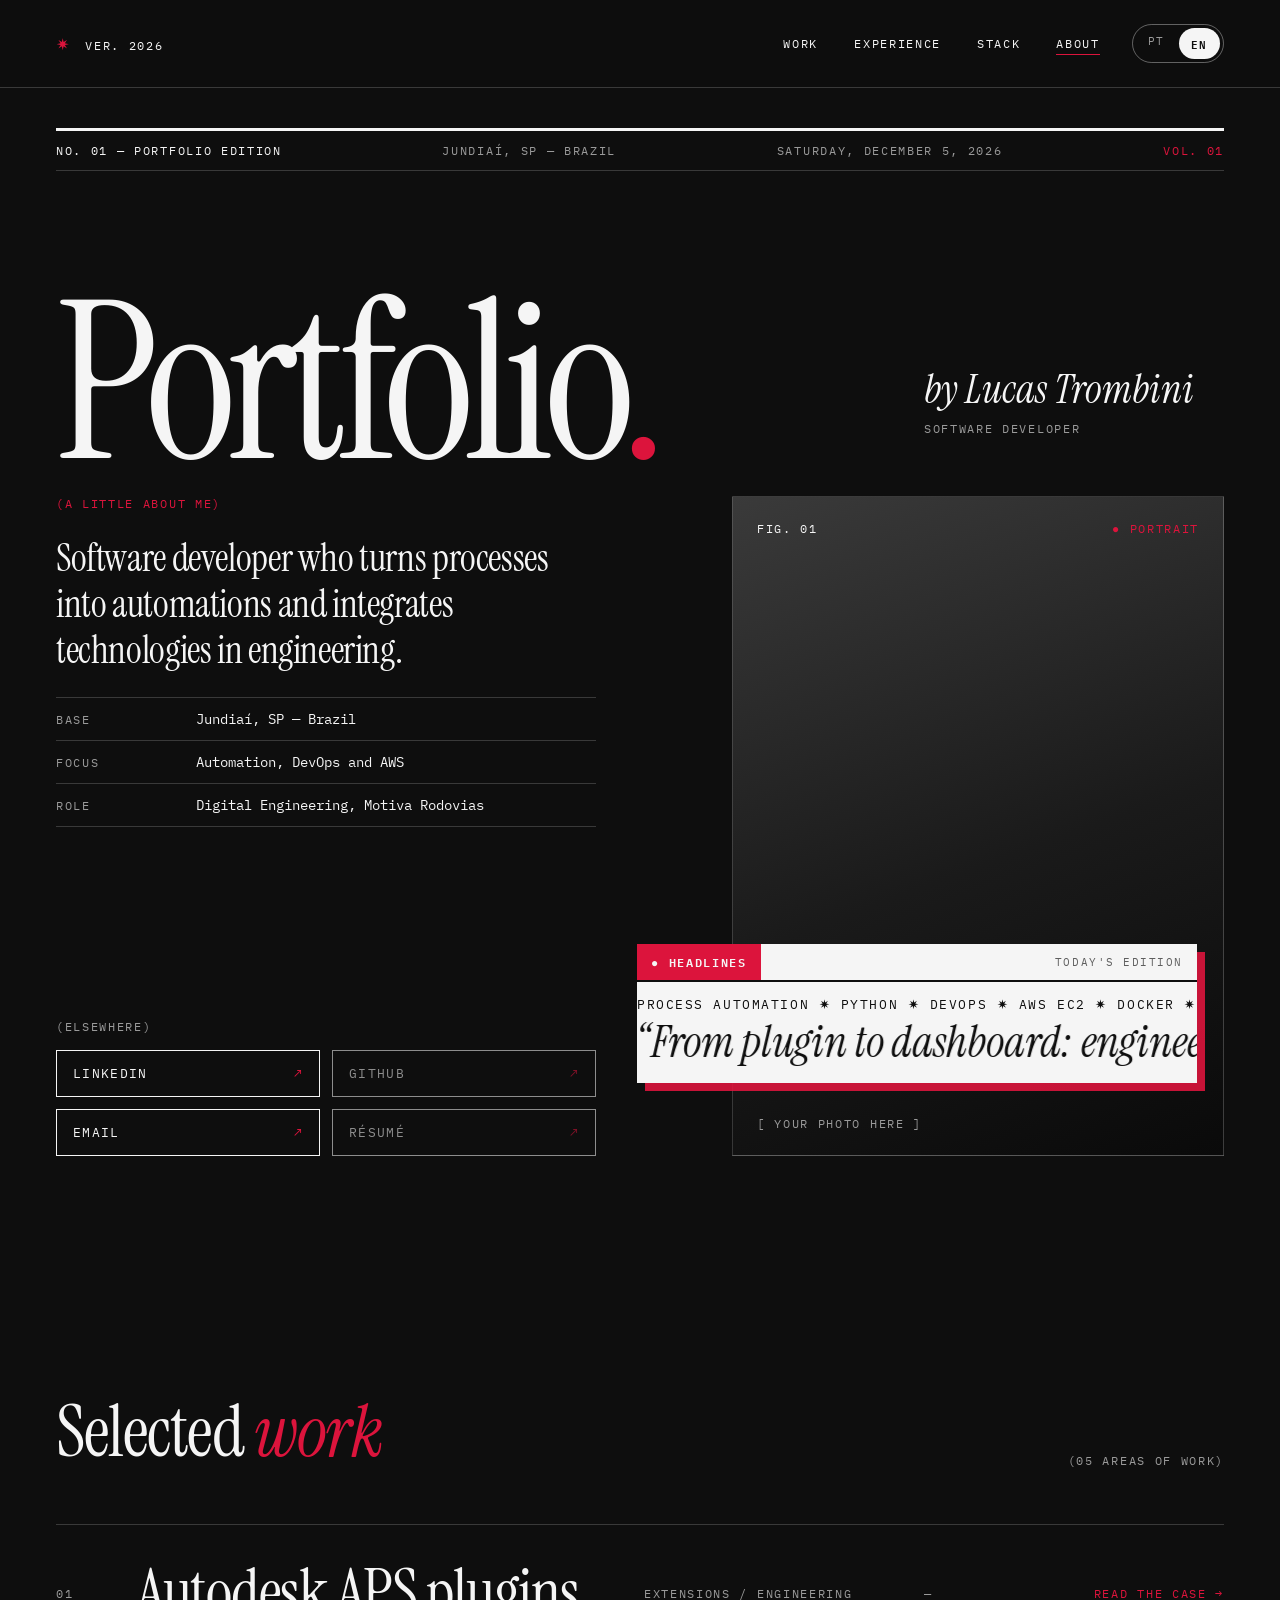
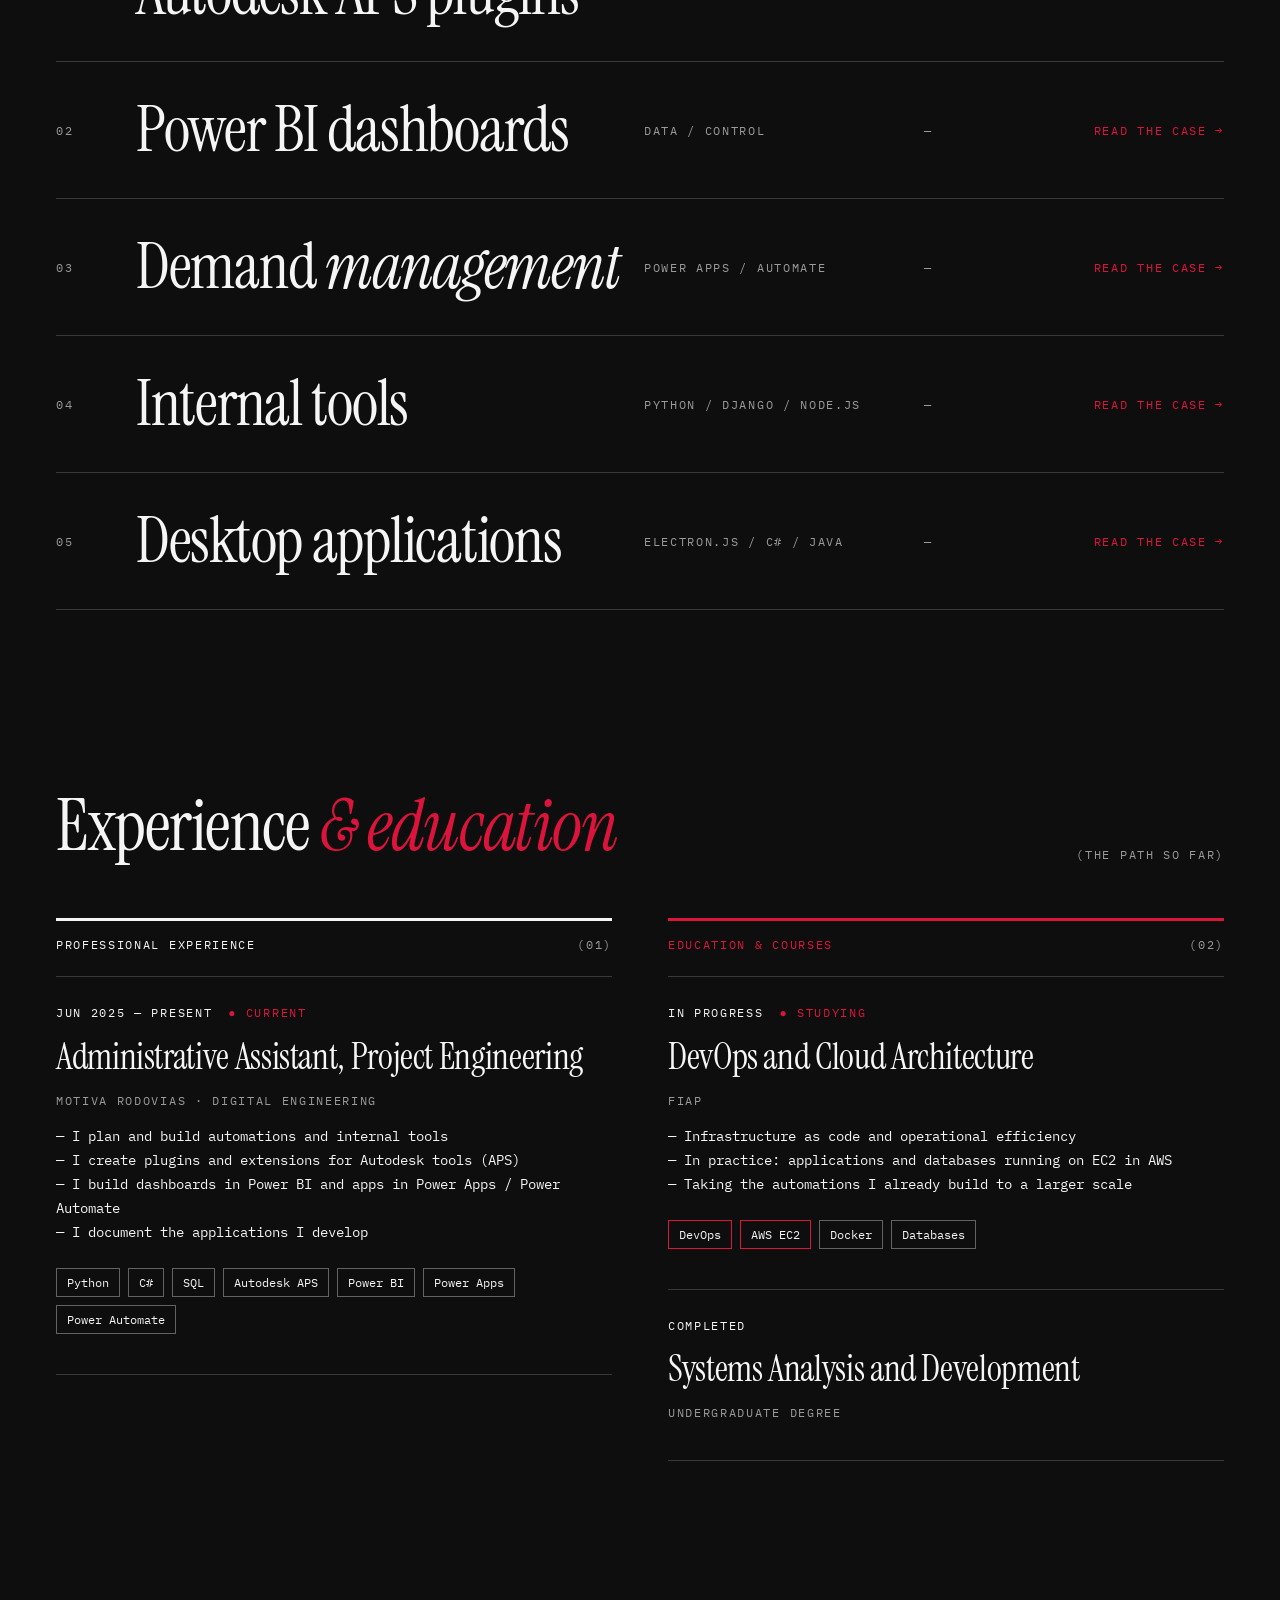
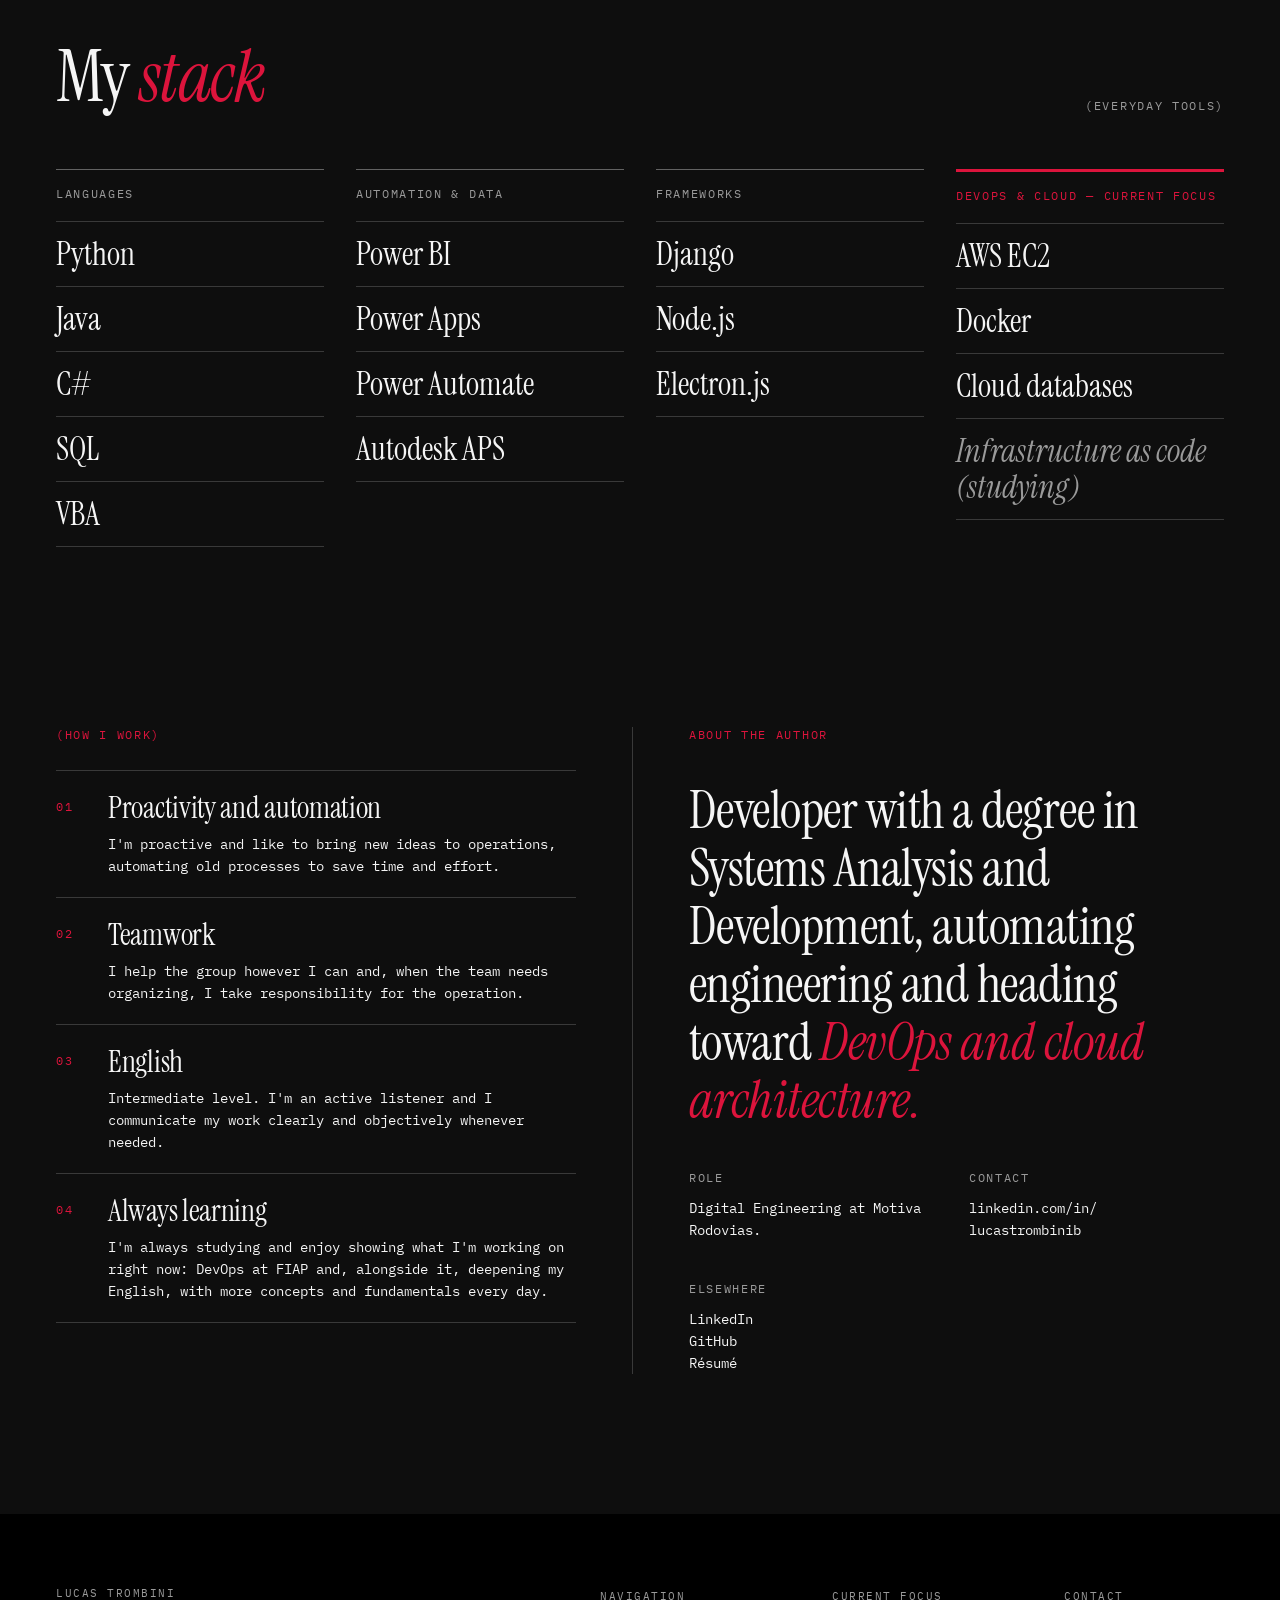
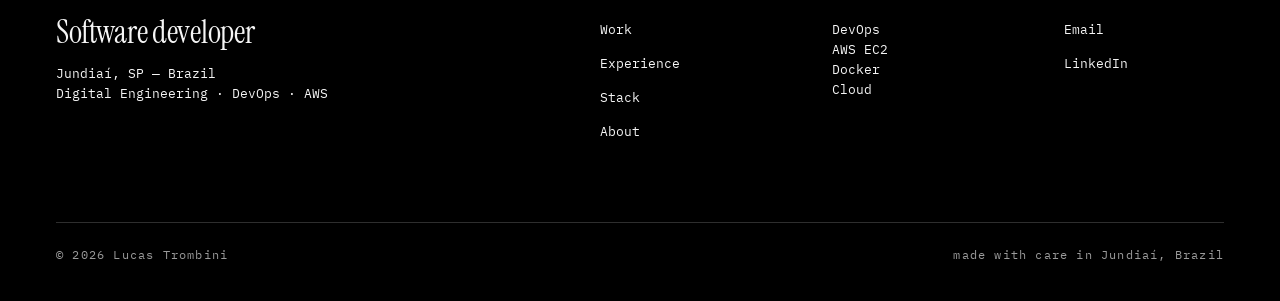
==== en/index.html @ c82ceaec "PortLusq_EN" ====
<!doctype html>
<html lang="en">
<head>
  <meta charset="utf-8">
  <meta name="viewport" content="width=device-width, initial-scale=1">
  <title>Lucas Trombini — Portfolio</title>
  <meta name="description" content="Portfolio of Lucas Trombini, software developer based in Jundiaí, Brazil. Automation, digital engineering, DevOps and AWS.">
  <link rel="alternate" hreflang="pt-BR" href="../index.html">
  <link rel="alternate" hreflang="en" href="index.html">
  <link rel="preconnect" href="https://fonts.googleapis.com">
  <link rel="preconnect" href="https://fonts.gstatic.com" crossorigin>
  <link href="https://fonts.googleapis.com/css2?family=IBM+Plex+Mono:wght@400;500;600&family=Instrument+Serif:ital@0;1&display=swap" rel="stylesheet">
  <link rel="stylesheet" href="../styles.css">
</head>
<body>
  <header class="header" id="top">
    <a class="logo" href="#top"><span class="accent">✷</span> ver. 2026</a>
    <div class="header-right">
      <nav class="nav" aria-label="Main">
        <a href="#work">Work</a>
        <a href="#experience">Experience</a>
        <a href="#stack">Stack</a>
        <a href="#about">About</a>
      </nav>
      <div class="lang-switch" role="group" aria-label="Idioma / Language">
        <a href="../index.html" hreflang="pt-BR" lang="pt-BR" title="Ler em português">PT</a>
        <span class="current" aria-current="true">EN</span>
      </div>
    </div>
  </header>

  <main>
    <!-- HERO -->
    <section class="hero">
      <div class="masthead reveal">
        <span class="strong">No. 01 — Portfolio edition</span>
        <span class="muted">Jundiaí, SP — Brazil</span>
        <span class="muted" id="data-hoje">Today's edition</span>
        <span class="accent">Vol. 01</span>
      </div>

      <div class="hero-title-row">
        <h1 class="hero-title reveal" style="--d:.05s">Portfolio<span class="accent">.</span></h1>
        <div class="title-aside reveal" style="--d:.2s">
          <span class="aside-name">by Lucas Trombini</span>
          <span class="label muted">Software developer</span>
        </div>
      </div>

      <div class="hero-body">
        <div class="hero-left">
          <div class="about-short reveal" style="--d:.1s">
            <span class="label accent">(A little about me)</span>
            <p class="lead">Software developer who turns processes into automations and integrates technologies in engineering.</p>
            <dl class="facts">
              <div><dt class="label muted">Base</dt><dd>Jundiaí, SP — Brazil</dd></div>
              <div><dt class="label muted">Focus</dt><dd>Automation, DevOps and AWS</dd></div>
              <div><dt class="label muted">Role</dt><dd>Digital Engineering, Motiva Rodovias</dd></div>
            </dl>
          </div>

          <div class="socials reveal" style="--d:.2s">
            <span class="label muted">(Elsewhere)</span>
            <div class="social-grid">
              <a class="social" href="https://www.linkedin.com/in/lucastrombinib" target="_blank" rel="noopener">LinkedIn <span class="accent">↗</span></a>
              <a class="social" href="#" aria-disabled="true">GitHub <span class="accent">↗</span></a>
              <a class="social" href="mailto:Lucas.trombini@outlook.com">Email <span class="accent">↗</span></a>
              <a class="social" href="#" aria-disabled="true">Résumé <span class="accent">↗</span></a>
            </div>
          </div>
        </div>

        <figure class="hero-photo reveal" style="--d:.15s">
          <div class="photo-top">
            <span class="label strong">Fig. 01</span>
            <span class="label accent">● Portrait</span>
          </div>
          <span class="label muted photo-hint">[ Your photo here ]</span>

          <div class="ticker-card">
            <div class="ticker-head">
              <span class="ticker-tag">● Headlines</span>
              <span class="ticker-edition">Today's edition</span>
            </div>
            <div class="ticker-line mono-line" aria-hidden="true">
              <div class="ticker-track">
                <span>Process automation ✷ Python ✷ DevOps ✷ AWS EC2 ✷ Docker ✷ Autodesk APS ✷ Power BI ✷&nbsp;</span>
                <span>Process automation ✷ Python ✷ DevOps ✷ AWS EC2 ✷ Docker ✷ Autodesk APS ✷ Power BI ✷&nbsp;</span>
              </div>
            </div>
            <div class="ticker-line serif-line">
              <div class="ticker-track slow">
                <span>“From plugin to dashboard: engineering automations, heading toward DevOps and cloud” —&nbsp;</span>
                <span aria-hidden="true">“From plugin to dashboard: engineering automations, heading toward DevOps and cloud” —&nbsp;</span>
              </div>
            </div>
          </div>
        </figure>
      </div>
    </section>

    <!-- WORK -->
    <section class="section" id="work">
      <div class="section-head reveal">
        <h2 class="section-title">Selected <em class="accent">work</em></h2>
        <span class="label muted">(05 areas of work)</span>
      </div>
      <ol class="works">
        <li class="work reveal"><span class="idx label muted">01</span><span class="work-name">Autodesk APS plugins</span><span class="label muted kind">Extensions / Engineering</span><span class="label muted year">—</span><span class="label accent go">Read the case →</span></li>
        <li class="work reveal"><span class="idx label muted">02</span><span class="work-name">Power BI dashboards</span><span class="label muted kind">Data / Control</span><span class="label muted year">—</span><span class="label accent go">Read the case →</span></li>
        <li class="work reveal"><span class="idx label muted">03</span><span class="work-name">Demand <em>management</em></span><span class="label muted kind">Power Apps / Automate</span><span class="label muted year">—</span><span class="label accent go">Read the case →</span></li>
        <li class="work reveal"><span class="idx label muted">04</span><span class="work-name">Internal tools</span><span class="label muted kind">Python / Django / Node.js</span><span class="label muted year">—</span><span class="label accent go">Read the case →</span></li>
        <li class="work reveal"><span class="idx label muted">05</span><span class="work-name">Desktop applications</span><span class="label muted kind">Electron.js / C# / Java</span><span class="label muted year">—</span><span class="label accent go">Read the case →</span></li>
      </ol>
    </section>

    <!-- EXPERIENCE AND EDUCATION -->
    <section class="section" id="experience">
      <div class="section-head reveal">
        <h2 class="section-title">Experience <em class="accent">&amp; education</em></h2>
        <span class="label muted">(the path so far)</span>
      </div>
      <div class="two-cols">
        <div class="col col-white reveal">
          <div class="col-head"><span class="label strong">Professional experience</span><span class="label muted">(01)</span></div>
          <article class="entry">
            <div class="entry-meta"><span class="label strong">Jun 2025 — Present</span><span class="label accent">● Current</span></div>
            <h3 class="entry-title">Administrative Assistant, Project Engineering</h3>
            <span class="label muted">Motiva Rodovias · Digital Engineering</span>
            <ul class="bullets">
              <li>I plan and build automations and internal tools</li>
              <li>I create plugins and extensions for Autodesk tools (APS)</li>
              <li>I build dashboards in Power BI and apps in Power Apps / Power Automate</li>
              <li>I document the applications I develop</li>
            </ul>
            <div class="tags">
              <span class="tag">Python</span><span class="tag">C#</span><span class="tag">SQL</span><span class="tag">Autodesk APS</span>
              <span class="tag">Power BI</span><span class="tag">Power Apps</span><span class="tag">Power Automate</span>
            </div>
          </article>
        </div>

        <div class="col col-red reveal" style="--d:.12s">
          <div class="col-head"><span class="label accent">Education &amp; courses</span><span class="label muted">(02)</span></div>
          <article class="entry">
            <div class="entry-meta"><span class="label strong">In progress</span><span class="label accent">● Studying</span></div>
            <h3 class="entry-title">DevOps and Cloud Architecture</h3>
            <span class="label muted">FIAP</span>
            <ul class="bullets">
              <li>Infrastructure as code and operational efficiency</li>
              <li>In practice: applications and databases running on EC2 in AWS</li>
              <li>Taking the automations I already build to a larger scale</li>
            </ul>
            <div class="tags">
              <span class="tag hot">DevOps</span><span class="tag hot">AWS EC2</span><span class="tag">Docker</span><span class="tag">Databases</span>
            </div>
          </article>
          <article class="entry">
            <div class="entry-meta"><span class="label strong">Completed</span></div>
            <h3 class="entry-title">Systems Analysis and Development</h3>
            <span class="label muted">Undergraduate degree</span>
          </article>
        </div>
      </div>
    </section>

    <!-- STACK -->
    <section class="section" id="stack">
      <div class="section-head reveal">
        <h2 class="section-title">My <em class="accent">stack</em></h2>
        <span class="label muted">(everyday tools)</span>
      </div>
      <div class="stack-grid">
        <div class="stack-group reveal">
          <span class="label muted group-title">Languages</span>
          <ul><li>Python</li><li>Java</li><li>C#</li><li>SQL</li><li>VBA</li></ul>
        </div>
        <div class="stack-group reveal" style="--d:.08s">
          <span class="label muted group-title">Automation &amp; data</span>
          <ul><li>Power BI</li><li>Power Apps</li><li>Power Automate</li><li>Autodesk APS</li></ul>
        </div>
        <div class="stack-group reveal" style="--d:.16s">
          <span class="label muted group-title">Frameworks</span>
          <ul><li>Django</li><li>Node.js</li><li>Electron.js</li></ul>
        </div>
        <div class="stack-group focus reveal" style="--d:.24s">
          <span class="label accent group-title">DevOps &amp; Cloud — current focus</span>
          <ul><li>AWS EC2</li><li>Docker</li><li>Cloud databases</li><li class="studying"><em>Infrastructure as code (studying)</em></li></ul>
        </div>
      </div>
    </section>

    <!-- ABOUT -->
    <section class="section about" id="about">
      <div class="letter reveal">
        <span class="label accent">(How I work)</span>
        <ol class="principles">
          <li><span class="label accent num">01</span><div><h3>Proactivity and automation</h3><p>I'm proactive and like to bring new ideas to operations, automating old processes to save time and effort.</p></div></li>
          <li><span class="label accent num">02</span><div><h3>Teamwork</h3><p>I help the group however I can and, when the team needs organizing, I take responsibility for the operation.</p></div></li>
          <li><span class="label accent num">03</span><div><h3>English</h3><p>Intermediate level. I'm an active listener and I communicate my work clearly and objectively whenever needed.</p></div></li>
          <li><span class="label accent num">04</span><div><h3>Always learning</h3><p>I'm always studying and enjoy showing what I'm working on right now: DevOps at FIAP and, alongside it, deepening my English, with more concepts and fundamentals every day.</p></div></li>
        </ol>
      </div>
      <div class="author reveal" style="--d:.12s">
        <span class="label accent">About the author</span>
        <p class="author-lead">Developer with a degree in Systems Analysis and Development, automating engineering and heading toward <em class="accent">DevOps and cloud architecture.</em></p>
        <div class="author-meta">
          <div><span class="label muted">Role</span><p>Digital Engineering at Motiva Rodovias.</p></div>
          <div><span class="label muted">Contact</span><p><a href="https://www.linkedin.com/in/lucastrombinib" target="_blank" rel="noopener">linkedin.com/in/<br>lucastrombinib</a></p></div>
          <div><span class="label muted">Elsewhere</span><p>LinkedIn<br>GitHub<br>Résumé</p></div>
        </div>
      </div>
    </section>
  </main>

  <footer class="footer">
    <div class="footer-top">
      <div class="footer-id reveal">
        <span class="label muted">Lucas Trombini</span>
        <p class="footer-role">Software developer</p>
        <p class="footer-info">Jundiaí, SP — Brazil<br>Digital Engineering · DevOps · AWS</p>
      </div>
      <div class="footer-cols reveal" style="--d:.1s">
        <div><span class="label muted">Navigation</span><a href="#work">Work</a><a href="#experience">Experience</a><a href="#stack">Stack</a><a href="#about">About</a></div>
        <div><span class="label muted">Current focus</span><p>DevOps<br>AWS EC2<br>Docker<br>Cloud</p></div>
        <div><span class="label muted">Contact</span><a href="mailto:Lucas.trombini@outlook.com">Email</a><a href="https://www.linkedin.com/in/lucastrombinib" target="_blank" rel="noopener">LinkedIn</a></div>
      </div>
    </div>
    <div class="footer-bottom">
      <span>© <span id="ano">2026</span> Lucas Trombini</span>
      <span>made with care in Jundiaí, Brazil</span>
    </div>
  </footer>

  <script src="../script.js"></script>
</body>
</html>
---- styles.css ----
/* ===== Tokens ===== */
:root {
  --bg: #0e0e0e;
  --bg-deep: #000000;
  --paper: #f5f5f5;
  --muted: #9a9a9a;
  --accent: #dc143c; /* carmim */
  --line: rgba(255, 255, 255, 0.18);
  --line-strong: rgba(255, 255, 255, 0.35);
  --serif: "Instrument Serif", Georgia, serif;
  --mono: "IBM Plex Mono", ui-monospace, Menlo, Consolas, monospace;
  --gutter: 56px;
}

* { box-sizing: border-box; margin: 0; padding: 0; }
html { scroll-behavior: smooth; scroll-padding-top: 72px; }
body {
  background: var(--bg);
  color: var(--paper);
  font-family: var(--mono);
  -webkit-font-smoothing: antialiased;
  overflow-x: hidden;
}
a { color: inherit; text-decoration: none; }
ul, ol { list-style: none; }
em { font-family: var(--serif); font-style: italic; }

.accent { color: var(--accent); }
.muted { color: var(--muted); }
.strong { color: var(--paper); }
.label {
  font-family: var(--mono);
  font-size: 12px;
  letter-spacing: 0.14em;
  text-transform: uppercase;
}

/* ===== Header ===== */
.header {
  position: sticky; top: 0; z-index: 50;
  display: flex; justify-content: space-between; align-items: center;
  padding: 24px var(--gutter);
  background: rgba(14, 14, 14, 0.88);
  backdrop-filter: blur(8px);
  border-bottom: 1px solid var(--line);
}
.logo, .nav a { font-size: 12px; letter-spacing: 0.14em; text-transform: uppercase; }
.logo .accent { font-size: 16px; margin-right: 6px; display: inline-block; transition: transform .6s; }
.logo:hover .accent { transform: rotate(180deg); }
.header-right { display: flex; align-items: center; gap: 32px; }
.nav { display: flex; gap: 36px; }

/* Botão de idioma em pílula */
.lang-switch {
  display: inline-flex; padding: 3px; gap: 2px;
  border: 1px solid var(--line-strong); border-radius: 999px;
  font-size: 11px; letter-spacing: 0.14em; text-transform: uppercase;
}
.lang-switch a, .lang-switch span {
  min-width: 40px; padding: 6px 12px; border-radius: 999px; text-align: center;
  transition: background .25s, color .25s;
}
.lang-switch a { color: var(--muted); }
.lang-switch a:hover { color: var(--paper); background: rgba(255, 255, 255, 0.1); }
.lang-switch .current { background: var(--paper); color: var(--bg); font-weight: 600; }
.nav a { position: relative; padding: 4px 0; }
.nav a::after {
  content: ""; position: absolute; left: 0; bottom: 0; height: 1px; width: 100%;
  background: var(--accent); transform: scaleX(0); transform-origin: left; transition: transform .3s;
}
.nav a:hover::after, .nav a.active::after { transform: scaleX(1); }

/* ===== Hero ===== */
.hero { padding: 40px var(--gutter) 120px; display: flex; flex-direction: column; gap: 48px; }
.masthead {
  display: flex; justify-content: space-between; gap: 16px; flex-wrap: wrap;
  padding: 12px 0; border-top: 3px solid var(--paper); border-bottom: 1px solid var(--line);
  font-size: 12px; letter-spacing: 0.14em; text-transform: uppercase;
}
.hero-title-row { display: flex; justify-content: space-between; align-items: flex-end; gap: 32px; flex-wrap: wrap; }
.hero-title {
  font-family: var(--serif); font-weight: 400;
  font-size: clamp(96px, 17.2vw, 248px); line-height: 0.95; letter-spacing: -0.04em; padding-bottom: 20px;
}
.title-aside { display: flex; flex-direction: column; gap: 10px; width: 300px; padding-bottom: 12px; }
.aside-name { font-family: var(--serif); font-style: italic; font-size: 40px; line-height: 44px; }

.hero-body { display: flex; gap: 56px; align-items: stretch; }
.hero-left { display: flex; flex-direction: column; justify-content: space-between; gap: 48px; width: 620px; flex-shrink: 0; min-height: 660px; }
.about-short { display: flex; flex-direction: column; gap: 24px; max-width: 540px; }
.lead { font-family: var(--serif); font-size: 38px; line-height: 46px; letter-spacing: -0.01em; }
.facts > div { display: flex; padding: 12px 0; border-top: 1px solid var(--line); }
.facts > div:last-child { border-bottom: 1px solid var(--line); }
.facts dt { width: 140px; flex-shrink: 0; align-self: center; }
.facts dd { font-size: 14px; }

.socials { display: flex; flex-direction: column; gap: 16px; max-width: 540px; }
.social-grid { display: grid; grid-template-columns: 1fr 1fr; gap: 12px; }
.social {
  display: flex; justify-content: space-between; align-items: center;
  padding: 14px 16px; border: 1px solid var(--paper);
  font-size: 13px; letter-spacing: 0.1em; text-transform: uppercase;
  transition: background .25s, color .25s, transform .25s;
}
.social .accent { transition: color .25s, transform .25s; }
.social:hover { background: var(--paper); color: var(--bg); transform: translateY(-2px); }
.social:hover .accent { transform: translate(3px, -3px); }
.social[aria-disabled="true"] { opacity: .55; cursor: default; pointer-events: none; }

.hero-photo {
  position: relative; flex: 1; min-height: 660px; padding: 24px;
  display: flex; flex-direction: column; justify-content: space-between;
  background: linear-gradient(160deg, #3a3a3a 0%, #1a1a1a 55%, #0a0a0a 100%);
  border: 1px solid var(--line);
  overflow: visible;
}
.photo-top { display: flex; justify-content: space-between; }
.photo-hint { align-self: flex-start; }

.ticker-card {
  position: absolute; left: -96px; bottom: 72px; width: 560px; max-width: calc(100% + 96px);
  background: var(--paper); color: #0e0e0e; overflow: hidden;
  box-shadow: 8px 8px 0 rgba(220, 20, 60, 0.9);
}
.ticker-head { display: flex; justify-content: space-between; align-items: center; border-bottom: 2px solid #0e0e0e; }
.ticker-tag { padding: 8px 14px; background: var(--accent); color: var(--paper); font-size: 12px; font-weight: 600; letter-spacing: 0.14em; text-transform: uppercase; }
.ticker-edition { padding: 0 14px; font-size: 11px; letter-spacing: 0.14em; text-transform: uppercase; color: #5e5e5e; }
.ticker-line { overflow: hidden; white-space: nowrap; }
.mono-line { padding: 14px 0 4px; font-size: 13px; letter-spacing: 0.12em; text-transform: uppercase; }
.serif-line { padding: 0 0 16px; font-family: var(--serif); font-style: italic; font-size: 44px; line-height: 50px; }
.ticker-track { display: inline-flex; animation: marquee 28s linear infinite; will-change: transform; }
.ticker-track.slow { animation-duration: 40s; animation-direction: reverse; }
.ticker-card:hover .ticker-track { animation-play-state: paused; }
@keyframes marquee { to { transform: translateX(-50%); } }

/* ===== Sections ===== */
.section { padding: 120px var(--gutter) 40px; }
.section + .section { padding-top: 140px; }
.section-head { display: flex; justify-content: space-between; align-items: flex-end; gap: 24px; margin-bottom: 56px; flex-wrap: wrap; }
.section-title { font-family: var(--serif); font-weight: 400; font-size: 72px; line-height: 72px; letter-spacing: -0.02em; }

/* Works */
.work {
  display: flex; align-items: center; padding: 36px 0; border-top: 1px solid var(--line);
  position: relative; transition: padding-left .35s, background .35s;
}
.work:last-child { border-bottom: 1px solid var(--line); }
.work .idx { width: 80px; flex-shrink: 0; }
.work-name { flex: 1; font-family: var(--serif); font-size: 64px; line-height: 64px; letter-spacing: -0.02em; transition: color .3s, transform .35s; }
.work .kind { width: 280px; flex-shrink: 0; }
.work .year { width: 100px; flex-shrink: 0; }
.work .go { width: 200px; flex-shrink: 0; text-align: right; transition: transform .3s; }
.work:hover { background: linear-gradient(90deg, rgba(220, 20, 60, 0.1), transparent 70%); padding-left: 16px; }
.work:hover .work-name { color: var(--paper); transform: translateX(8px); }
.work:hover .go { transform: translateX(-8px); }

/* Experience */
.two-cols { display: flex; gap: 56px; align-items: flex-start; }
.col { flex: 1 1 0; min-width: 0; }
.col-white { border-top: 3px solid var(--paper); }
.col-red { border-top: 3px solid var(--accent); }
.col-head { display: flex; justify-content: space-between; padding: 16px 0 24px; }
.entry { display: flex; flex-direction: column; gap: 16px; padding: 28px 0 40px; border-top: 1px solid var(--line); }
.col .entry:last-child { border-bottom: 1px solid var(--line); }
.entry-meta { display: flex; gap: 16px; }
.entry-title { font-family: var(--serif); font-weight: 400; font-size: 36px; line-height: 40px; letter-spacing: -0.01em; }
.bullets { font-size: 14px; line-height: 24px; }
.bullets li::before { content: "— "; }
.tags { display: flex; flex-wrap: wrap; gap: 8px; padding-top: 8px; }
.tag { padding: 6px 10px; border: 1px solid var(--line-strong); font-size: 12px; transition: background .25s, color .25s, border-color .25s; }
.tag.hot { border-color: var(--accent); }
.tag:hover { background: var(--paper); color: var(--bg); border-color: var(--paper); }

/* Stack */
.stack-grid { display: grid; grid-template-columns: repeat(4, 1fr); gap: 32px; align-items: start; }
.stack-group { border-top: 1px solid var(--line-strong); }
.stack-group.focus { border-top: 3px solid var(--accent); }
.group-title { display: block; padding: 16px 0 20px; }
.stack-group li {
  padding: 14px 0; border-top: 1px solid var(--line);
  font-family: var(--serif); font-size: 32px; line-height: 36px;
  transition: padding-left .3s, color .3s;
}
.stack-group li:last-child { border-bottom: 1px solid var(--line); }
.stack-group li:hover { padding-left: 12px; color: var(--accent); }
.stack-group li.studying { color: var(--muted); }

/* About */
.about { display: flex; gap: 56px; padding-bottom: 140px; }
.letter { display: flex; flex-direction: column; gap: 28px; width: 520px; flex-shrink: 0; }
.principles li { display: flex; gap: 20px; padding: 20px 0; border-top: 1px solid var(--line); transition: padding-left .3s; }
.principles li:last-child { border-bottom: 1px solid var(--line); }
.principles li:hover { padding-left: 8px; }
.principles .num { width: 32px; flex-shrink: 0; padding-top: 8px; }
.principles h3 { font-family: var(--serif); font-weight: 400; font-size: 30px; line-height: 34px; letter-spacing: -0.01em; margin-bottom: 8px; }
.principles p { font-size: 14px; line-height: 22px; }
.author { display: flex; flex-direction: column; gap: 40px; flex: 1; padding-left: 56px; border-left: 1px solid var(--line); }
.author-lead { font-family: var(--serif); font-size: 52px; line-height: 58px; letter-spacing: -0.01em; max-width: 696px; }
.author-meta { display: flex; gap: 40px; flex-wrap: wrap; }
.author-meta > div { display: flex; flex-direction: column; gap: 12px; min-width: 160px; max-width: 240px; }
.author-meta p { font-size: 14px; line-height: 22px; }
.author-meta a:hover { color: var(--accent); }

/* Footer */
.footer { background: var(--bg-deep); padding: 72px var(--gutter) 40px; display: flex; flex-direction: column; gap: 80px; }
.footer-top { display: flex; justify-content: space-between; gap: 48px; flex-wrap: wrap; }
.footer-id { display: flex; flex-direction: column; gap: 14px; width: 360px; max-width: 100%; }
.footer-id .label { font-size: 11px; }
.footer-role { font-family: var(--serif); font-size: 32px; line-height: 36px; letter-spacing: -0.01em; }
.footer-info { font-size: 13px; line-height: 20px; }
.footer-cols { display: flex; gap: 72px; flex-wrap: wrap; }
.footer-cols > div { display: flex; flex-direction: column; gap: 14px; min-width: 160px; font-size: 13px; line-height: 20px; }
.footer-cols .label { font-size: 11px; }
.footer-cols a { transition: color .25s; }
.footer-cols a:hover { color: var(--accent); }
.footer-bottom { display: flex; justify-content: space-between; gap: 16px; flex-wrap: wrap; padding-top: 24px; border-top: 1px solid var(--line); font-size: 12px; letter-spacing: 0.1em; color: var(--muted); }

/* ===== Scroll reveal ===== */
.js .reveal {
  opacity: 0; transform: translateY(32px);
  transition: opacity .8s cubic-bezier(.2,.7,.2,1) var(--d, 0s), transform .8s cubic-bezier(.2,.7,.2,1) var(--d, 0s);
}
.js .reveal.in { opacity: 1; transform: none; }
.js .hero-title.reveal { transform: translateY(60px); transition-duration: 1.1s; }
.js .work.reveal:nth-child(2) { --d: .06s; }
.js .work.reveal:nth-child(3) { --d: .12s; }
.js .work.reveal:nth-child(4) { --d: .18s; }
.js .work.reveal:nth-child(5) { --d: .24s; }
/* a linha das colunas "desenha" ao entrar */
.js .col.reveal { border-top-color: transparent; }
.js .col.reveal.in { border-top-color: inherit; }
.js .col-white.reveal.in { border-top-color: var(--paper); }
.js .col-red.reveal.in { border-top-color: var(--accent); }

@media (prefers-reduced-motion: reduce) {
  html { scroll-behavior: auto; }
  .js .reveal { opacity: 1; transform: none; transition: none; }
  .ticker-track { animation: none; }
}

/* ===== Responsivo ===== */
@media (max-width: 1100px) {
  :root { --gutter: 32px; }
  .hero-body { flex-direction: column; }
  .hero-left { width: 100%; min-height: 0; }
  .hero-photo { min-height: 520px; }
  .ticker-card { left: 16px; max-width: calc(100% - 32px); }
  .two-cols { flex-direction: column; gap: 48px; }
  .col { width: 100%; }
  .stack-grid { grid-template-columns: repeat(2, 1fr); }
  .about { flex-direction: column; }
  .letter { width: 100%; }
  .author { padding-left: 0; border-left: 0; border-top: 1px solid var(--line); padding-top: 40px; }
  .author-lead { font-size: 40px; line-height: 46px; }
  .work-name { font-size: 48px; line-height: 52px; }
  .work .kind { width: 200px; }
}
@media (max-width: 700px) {
  :root { --gutter: 20px; }
  .header { padding: 18px var(--gutter); }
  .header-right { width: 100%; justify-content: space-between; gap: 12px; }
  .nav { gap: 12px; }
  .nav a { font-size: 10px; letter-spacing: 0.08em; }
  .lang-switch { font-size: 10px; }
  .lang-switch a, .lang-switch span { min-width: 32px; padding: 5px 8px; }
  .logo { display: none; }
  .hero { padding-bottom: 80px; }
  .masthead span:nth-child(2) { display: none; }
  .title-aside { width: 100%; }
  .lead { font-size: 30px; line-height: 38px; }
  .social-grid { grid-template-columns: 1fr; }
  .hero-photo { min-height: 420px; }
  .serif-line { font-size: 32px; line-height: 38px; }
  .section { padding-top: 80px; }
  .section + .section { padding-top: 90px; }
  .section-title { font-size: 48px; line-height: 50px; }
  .work { flex-wrap: wrap; row-gap: 8px; }
  .work .idx { width: 40px; }
  .work-name { font-size: 36px; line-height: 40px; flex-basis: calc(100% - 40px); }
  .work .kind, .work .year { display: none; }
  .work .go { width: auto; margin-left: 40px; text-align: left; }
  .entry-title { font-size: 30px; line-height: 34px; }
  .stack-grid { grid-template-columns: 1fr; }
  .author-lead { font-size: 32px; line-height: 38px; }
  .footer-cols { gap: 40px; }
}
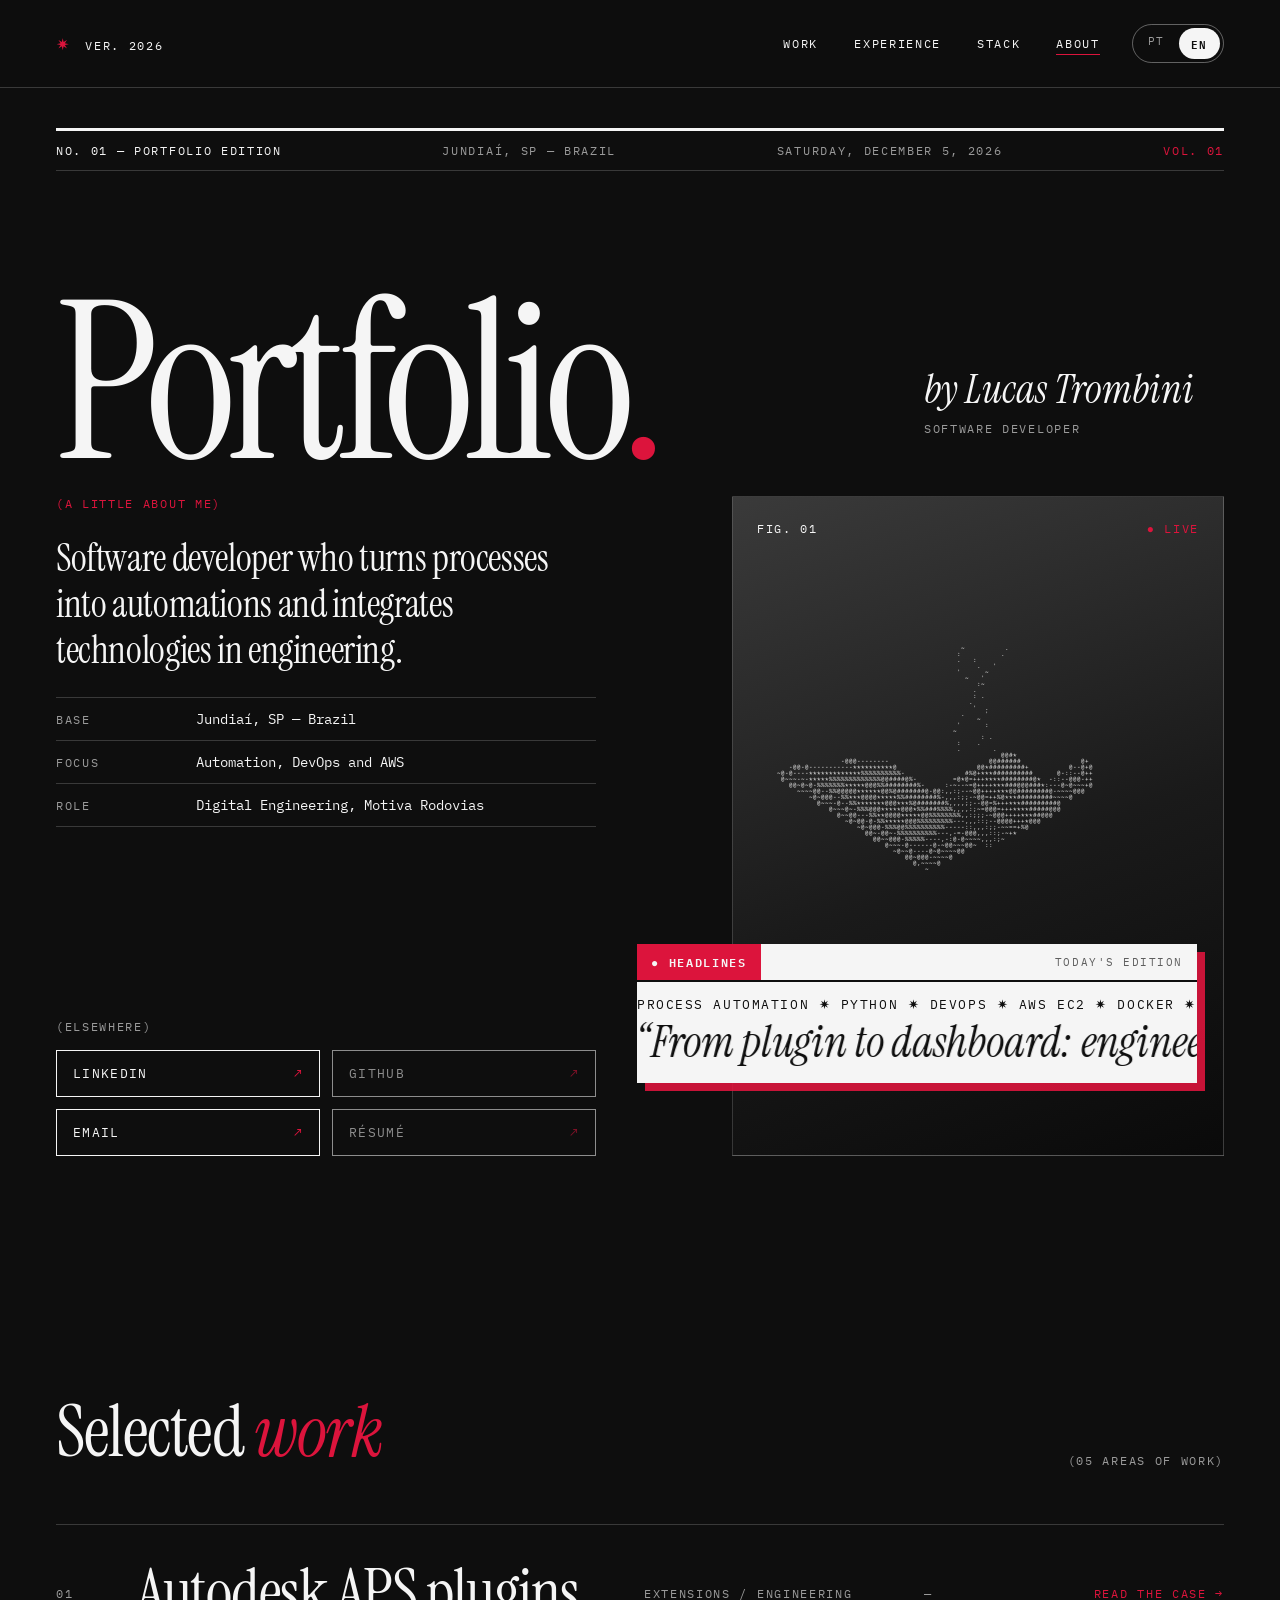
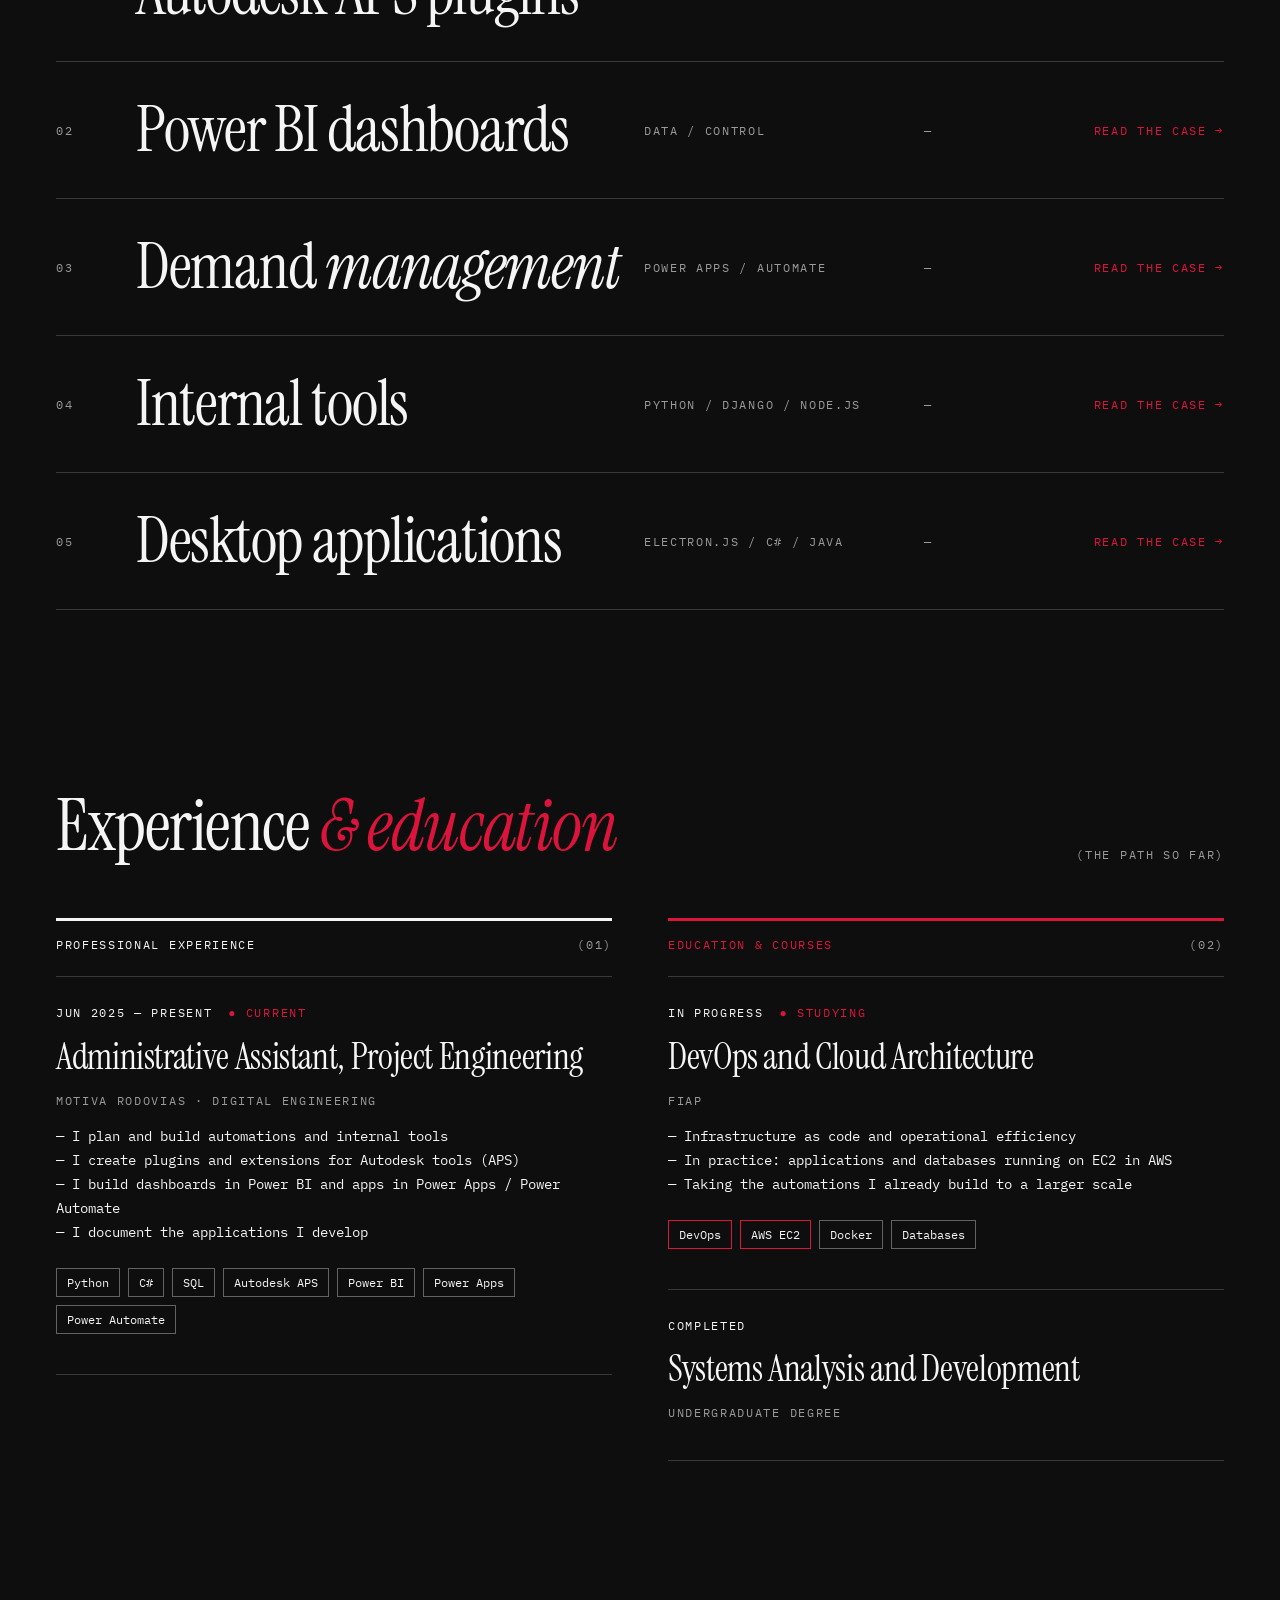
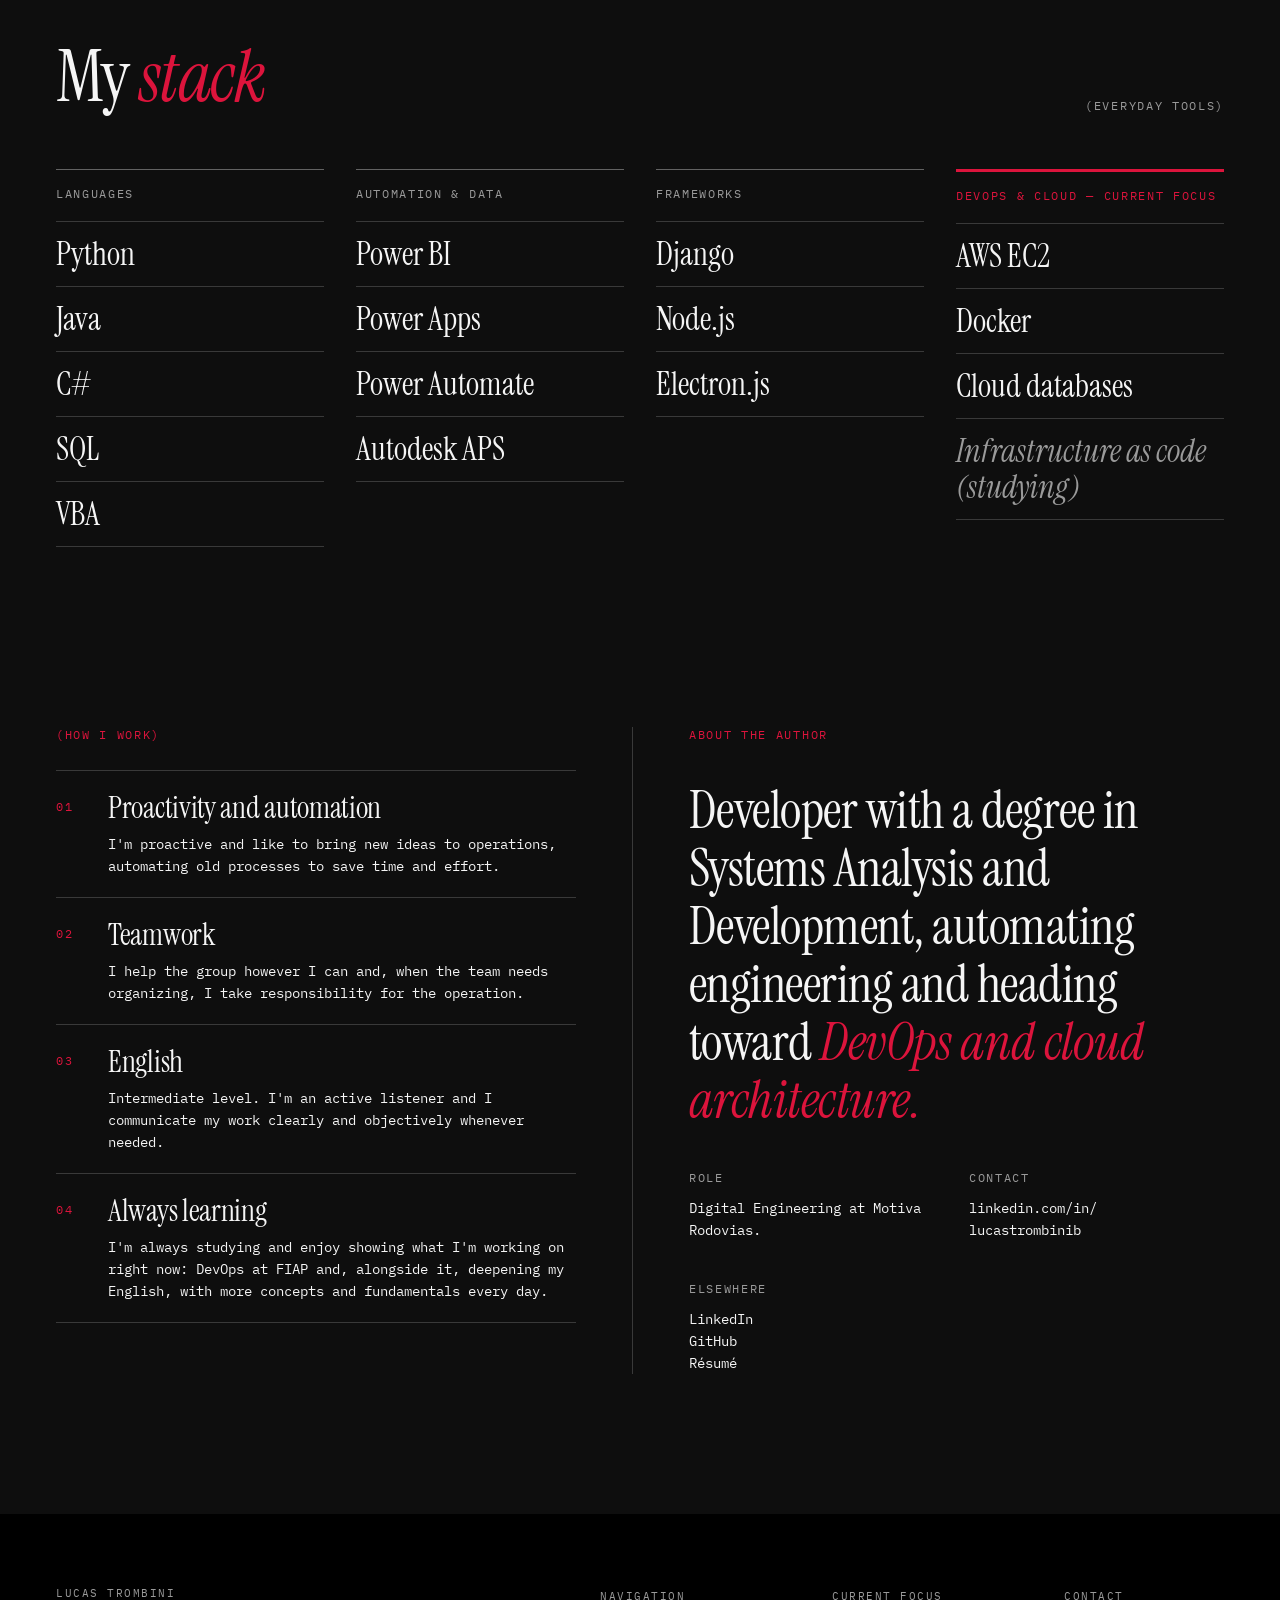
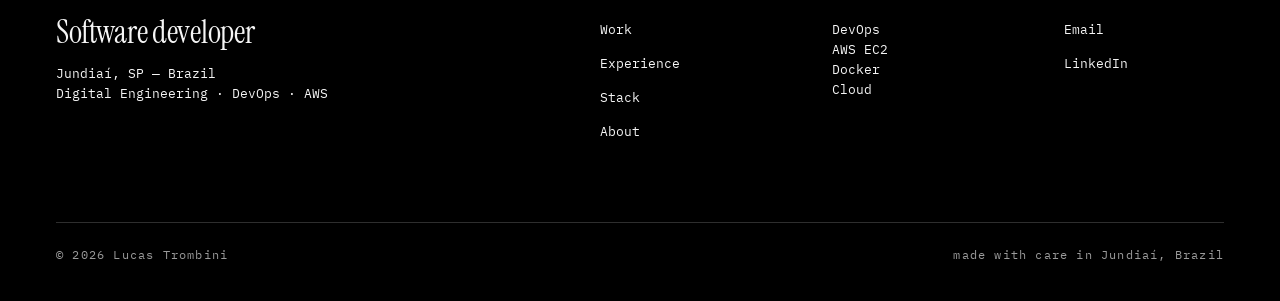
==== commit 93426341: "PortLusq_AsciiGif" ====
--- a/en/index.html
+++ b/en/index.html
@@ -73,9 +73,9 @@
         <figure class="hero-photo reveal" style="--d:.15s">
           <div class="photo-top">
             <span class="label strong">Fig. 01</span>
-            <span class="label accent">● Portrait</span>
-          </div>
-          <span class="label muted photo-hint">[ Your photo here ]</span>
+            <span class="label accent">● Live</span>
+          </div>
+          <div class="ascii-stage"><pre id="ascii-laptop" aria-label="ASCII laptop spinning next to a coffee mug" role="img"></pre></div>
 
           <div class="ticker-card">
             <div class="ticker-head">
@@ -232,6 +232,7 @@
     </div>
   </footer>
 
+  <script src="../ascii-laptop.js" defer></script>
   <script src="../script.js"></script>
 </body>
 </html>
--- a/styles.css
+++ b/styles.css
@@ -115,7 +115,8 @@
   overflow: visible;
 }
 .photo-top { display: flex; justify-content: space-between; }
-.photo-hint { align-self: flex-start; }
+.ascii-stage { position: absolute; inset: 64px 16px 150px; display: grid; place-items: center; }
+#ascii-laptop { margin: 0; font-family: var(--mono, ui-monospace, Menlo, Consolas, monospace); line-height: 1; white-space: pre; color: var(--paper); user-select: none; -webkit-user-select: none; }
 
 .ticker-card {
   position: absolute; left: -96px; bottom: 72px; width: 560px; max-width: calc(100% + 96px);
@@ -269,7 +270,8 @@
   .title-aside { width: 100%; }
   .lead { font-size: 30px; line-height: 38px; }
   .social-grid { grid-template-columns: 1fr; }
-  .hero-photo { min-height: 420px; }
+  .hero-photo { min-height: 540px; }
+  .ascii-stage { inset: 56px 8px 190px; }
   .serif-line { font-size: 32px; line-height: 38px; }
   .section { padding-top: 80px; }
   .section + .section { padding-top: 90px; }
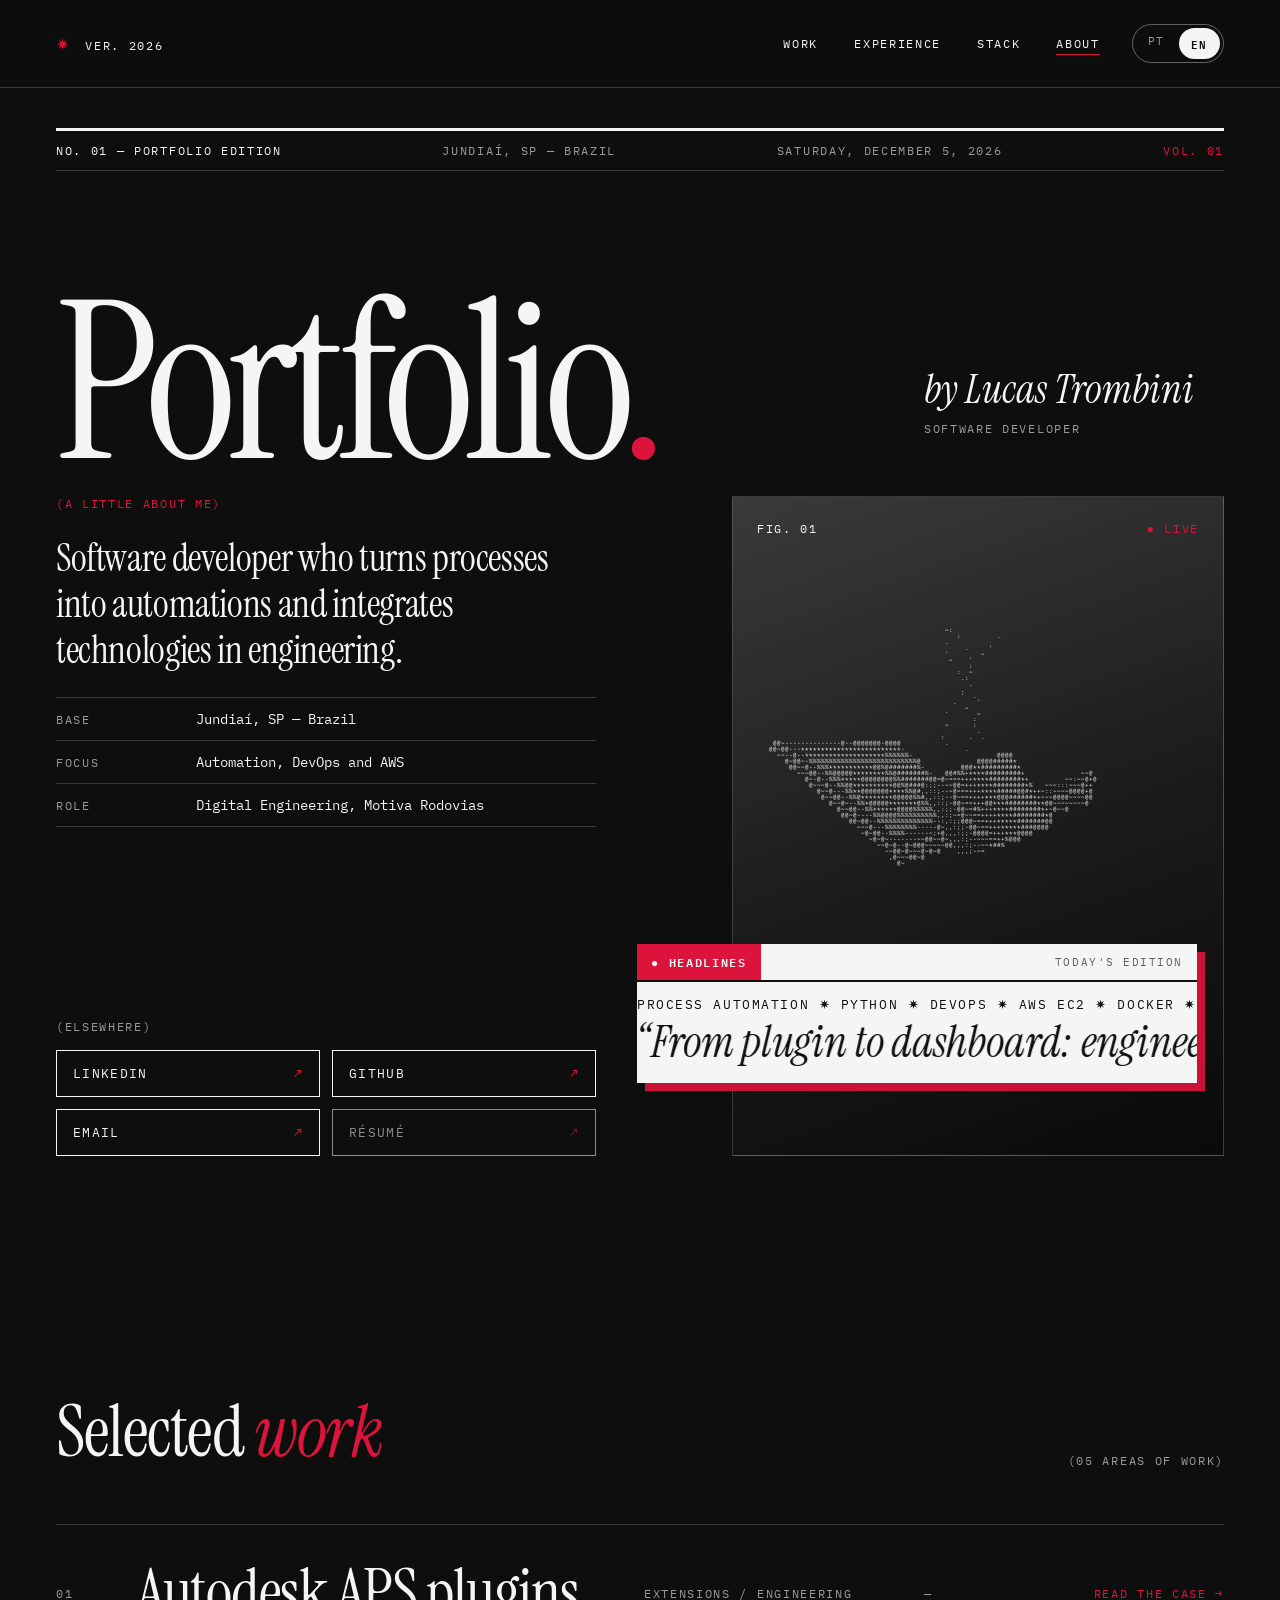
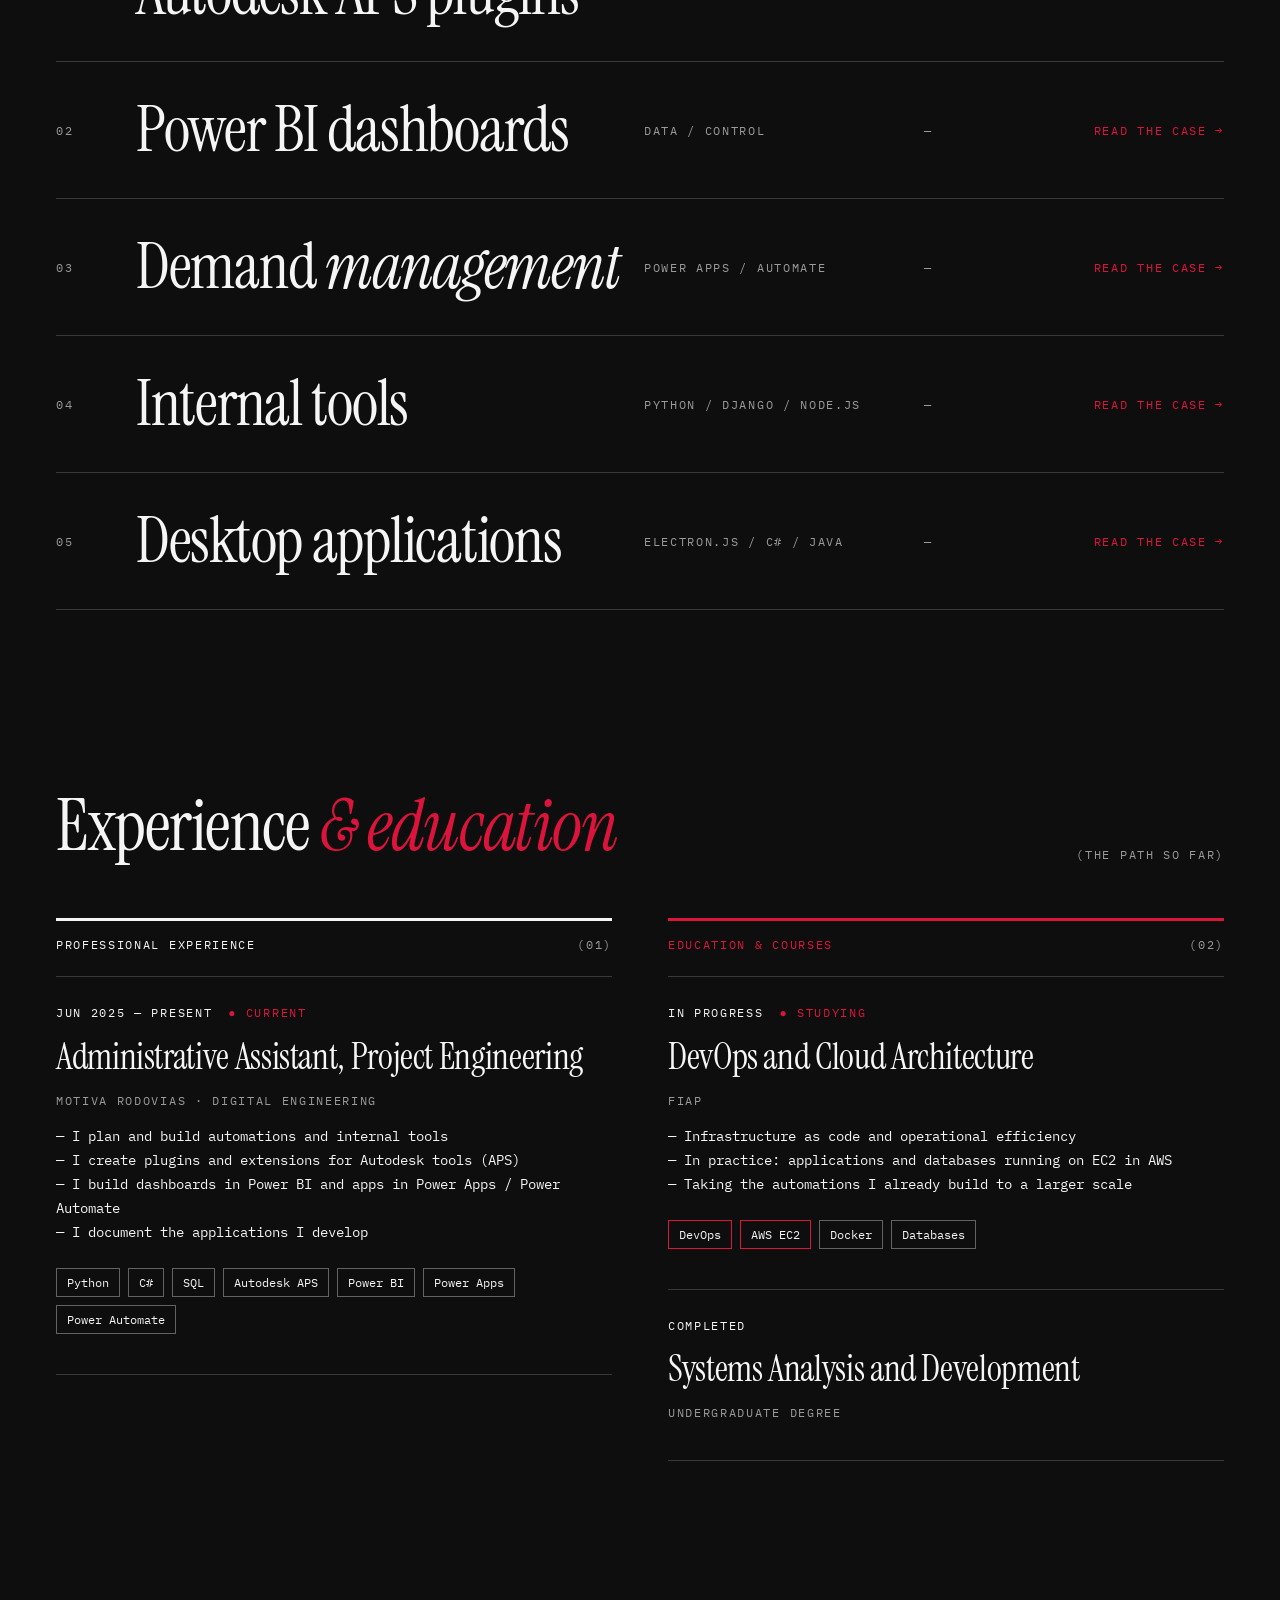
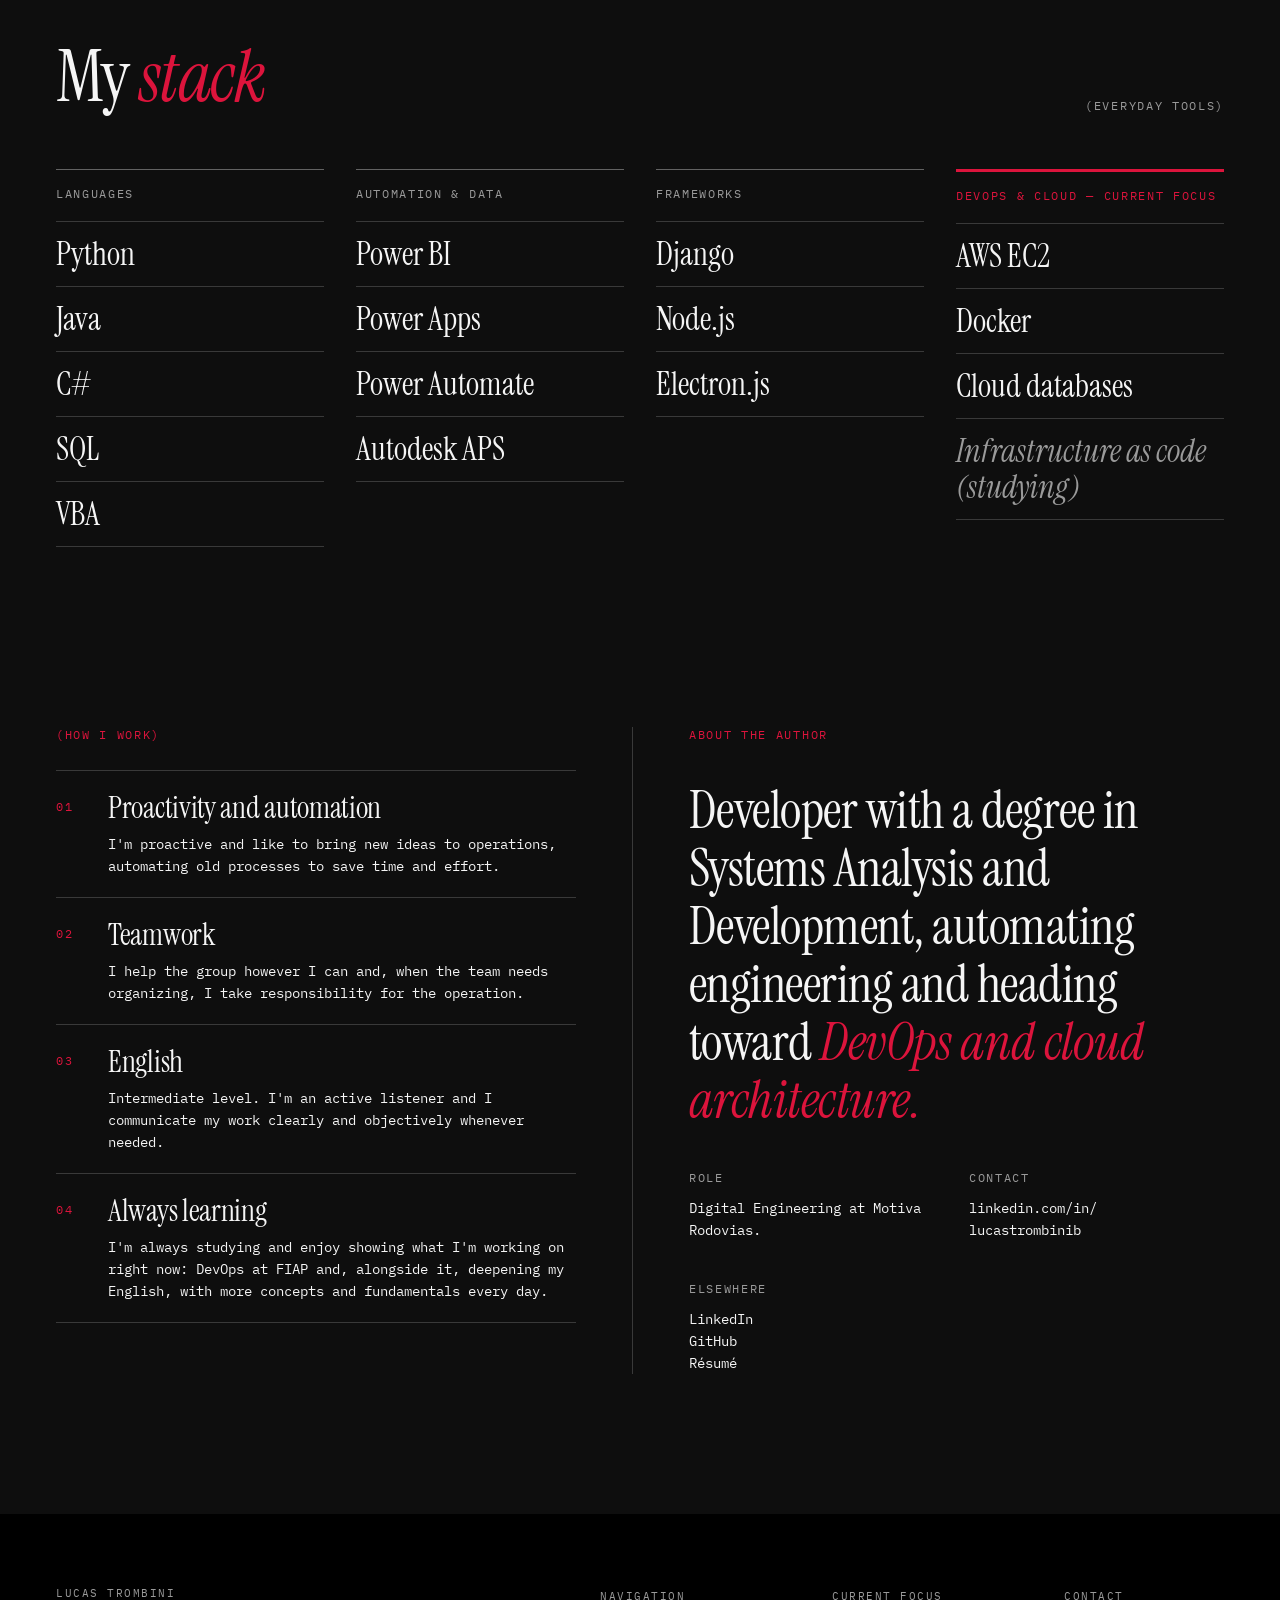
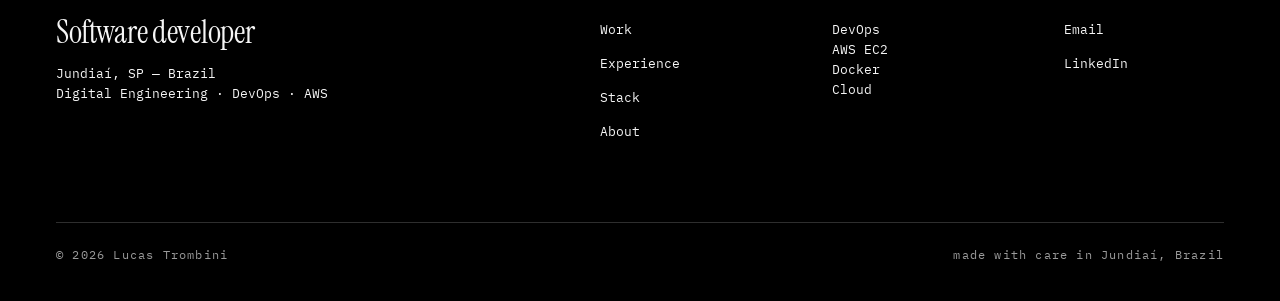
==== commit a2037cd2: "PortLusq_GitLink" ====
--- a/en/index.html
+++ b/en/index.html
@@ -62,9 +62,9 @@
           <div class="socials reveal" style="--d:.2s">
             <span class="label muted">(Elsewhere)</span>
             <div class="social-grid">
-              <a class="social" href="https://www.linkedin.com/in/lucastrombinib" target="_blank" rel="noopener">LinkedIn <span class="accent">↗</span></a>
-              <a class="social" href="#" aria-disabled="true">GitHub <span class="accent">↗</span></a>
-              <a class="social" href="mailto:Lucas.trombini@outlook.com">Email <span class="accent">↗</span></a>
+              <a class="social" href="https://www.linkedin.com/in/lucastrombinib" target="_blank" rel="noopener noreferrer">LinkedIn <span class="accent">↗</span></a>
+              <a class="social" href="https://github.com/LucasTrombiniBatista" target="_blank" rel="noopener noreferrer">GitHub <span class="accent">↗</span></a>
+              <a class="social" href="mailto:Lucas.trombini@outlook.com" target="_blank" rel="noopener noreferrer">Email <span class="accent">↗</span></a>
               <a class="social" href="#" aria-disabled="true">Résumé <span class="accent">↗</span></a>
             </div>
           </div>
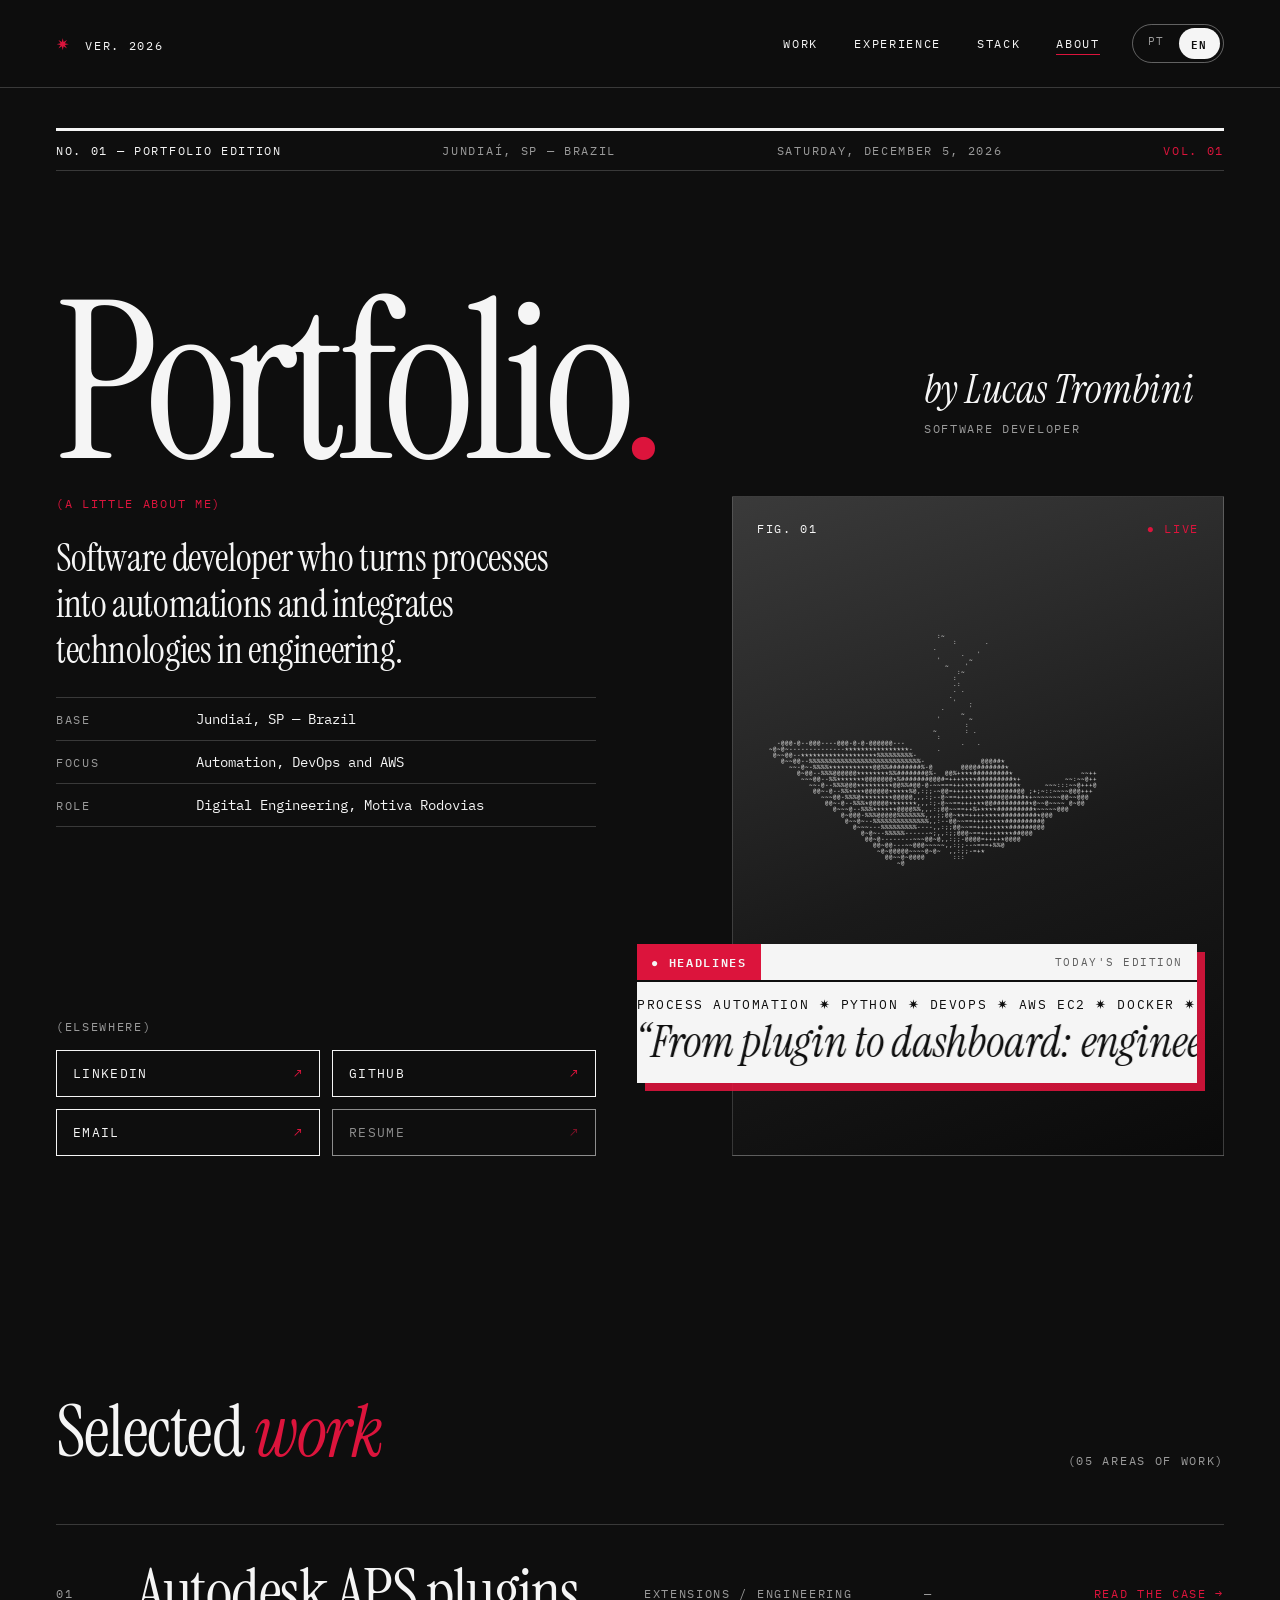
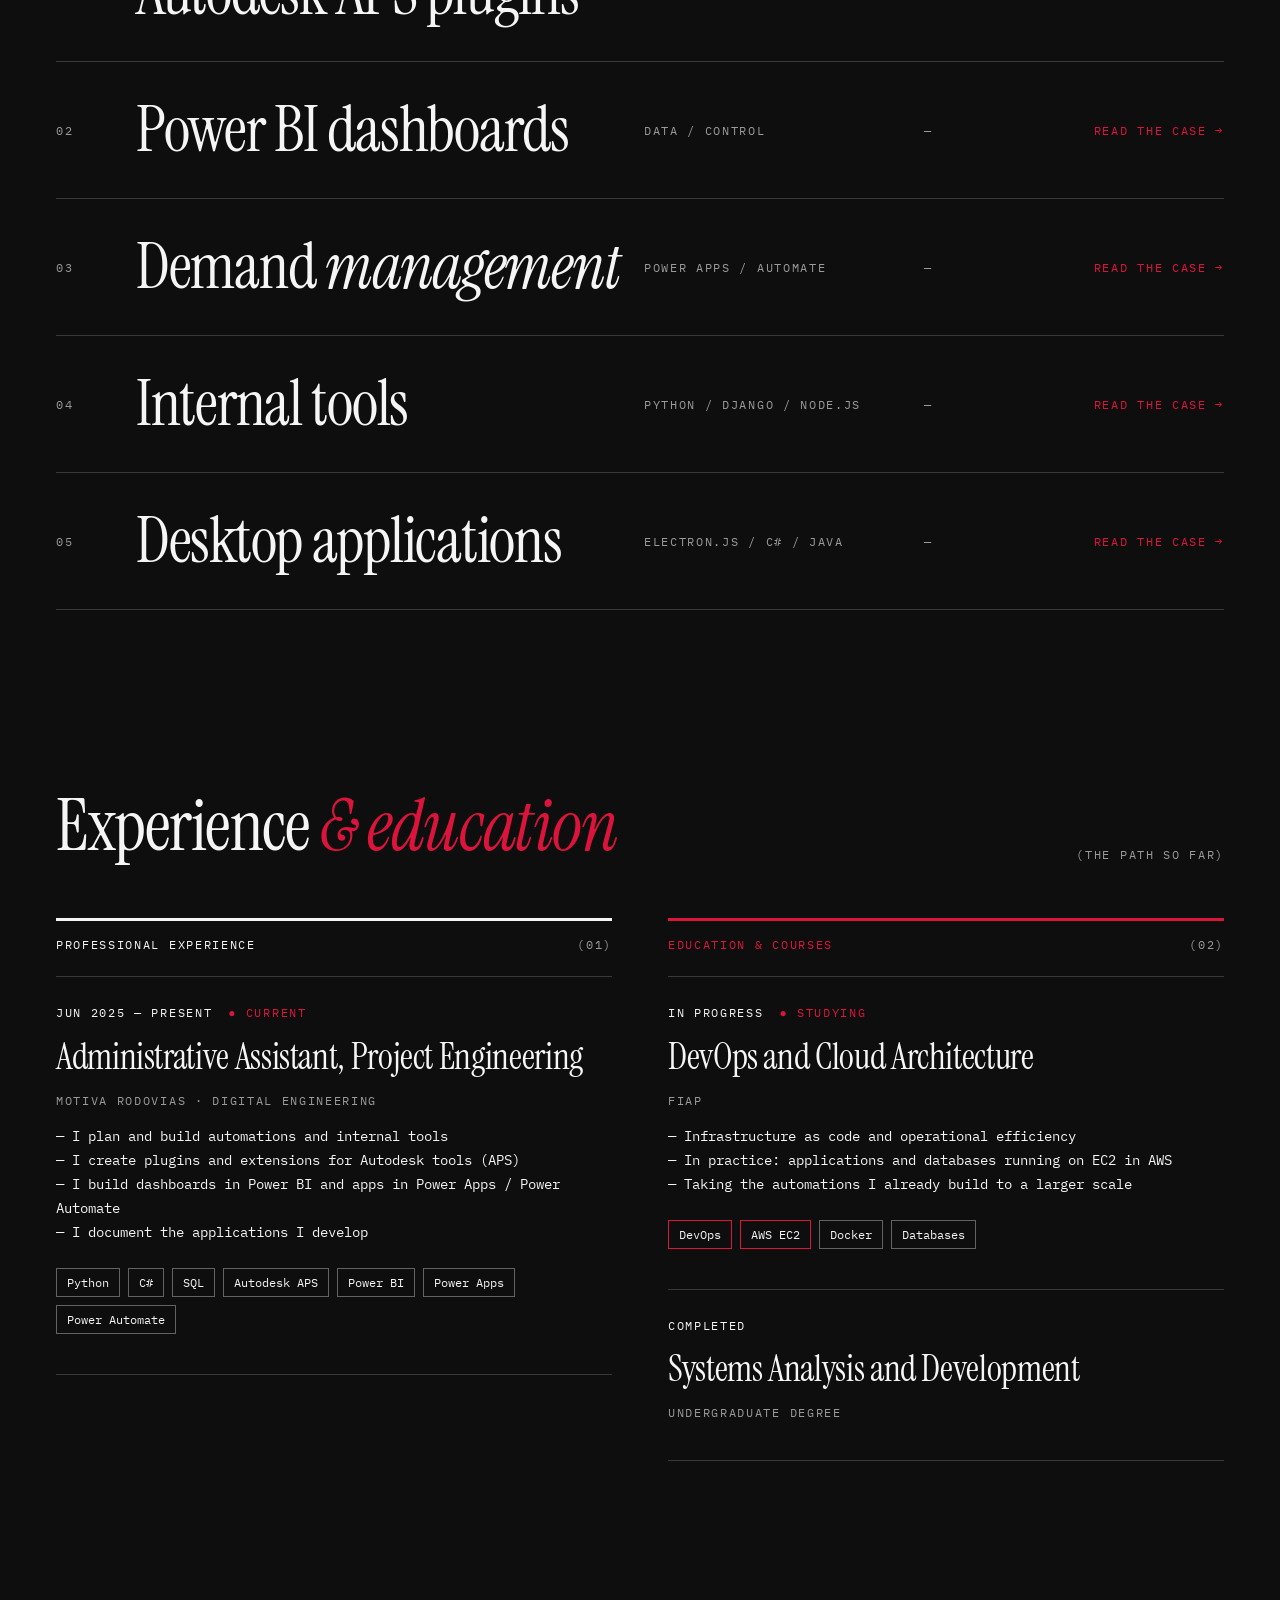
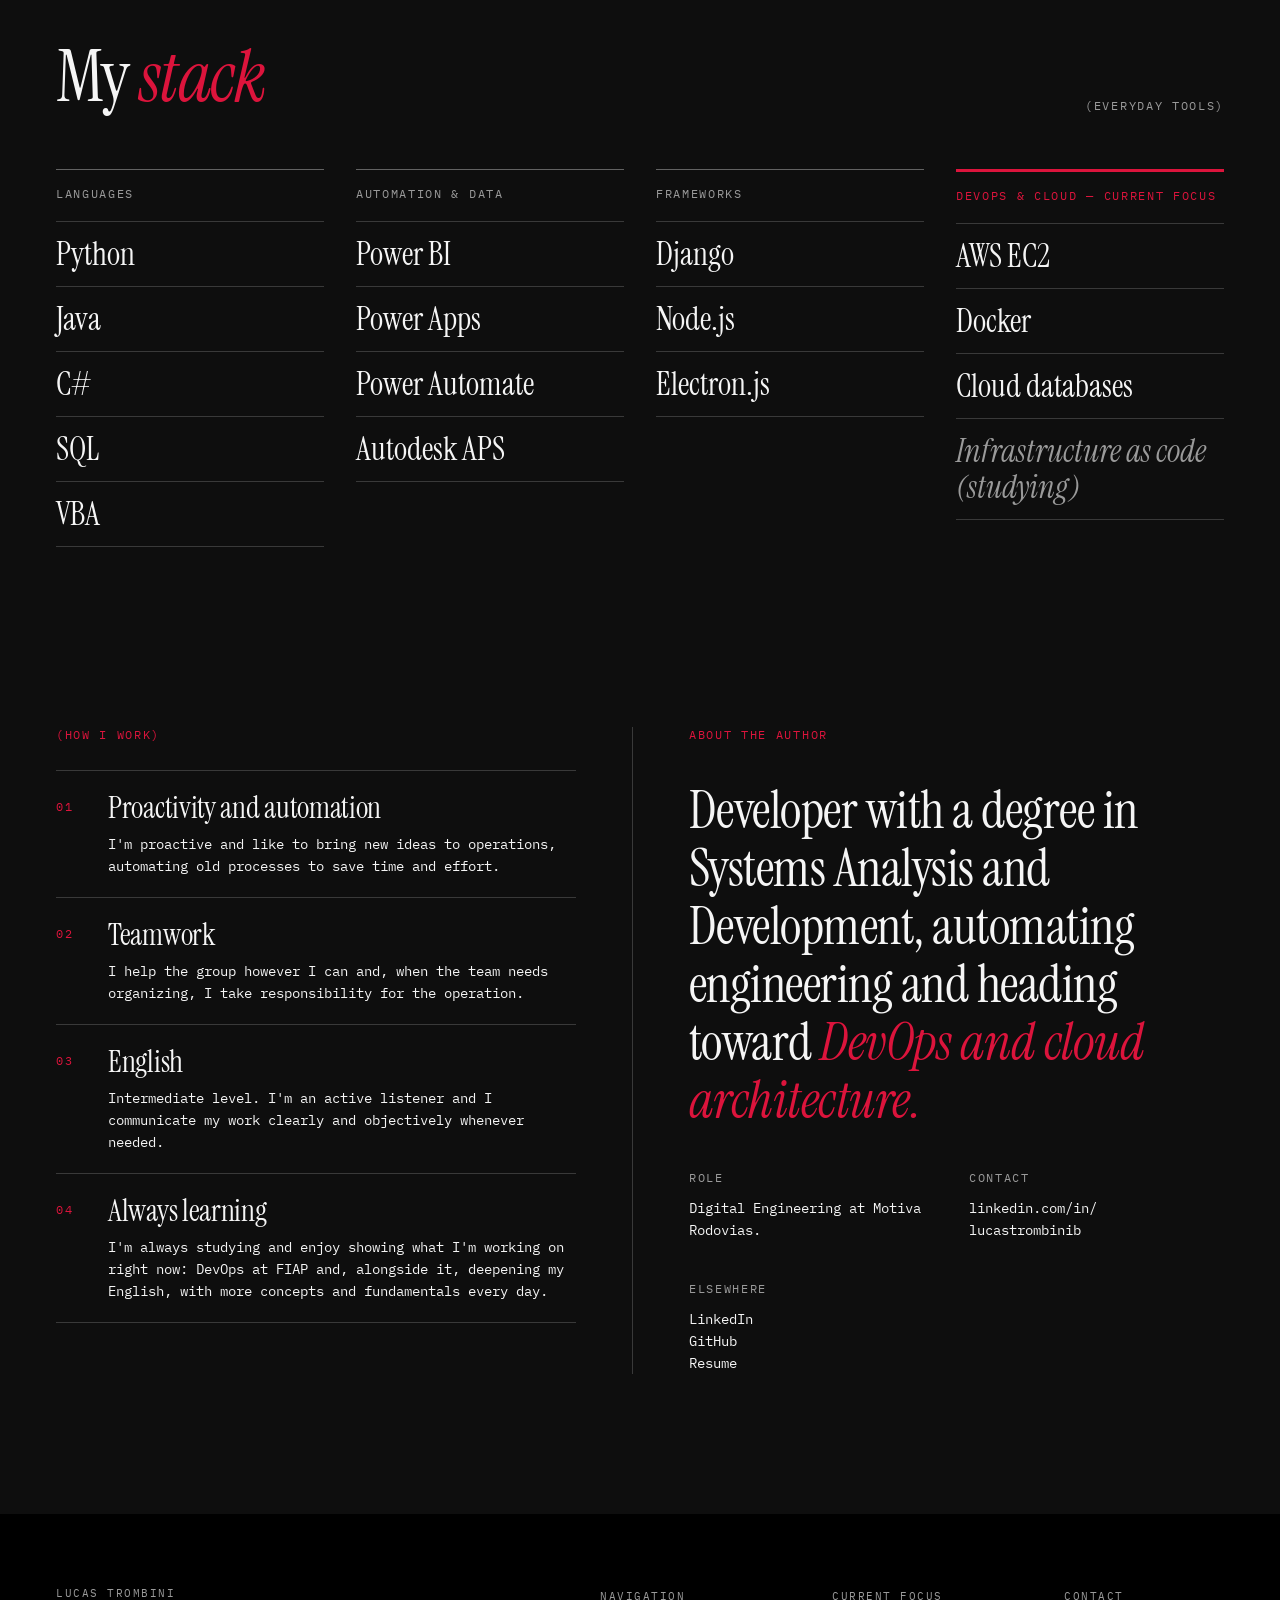
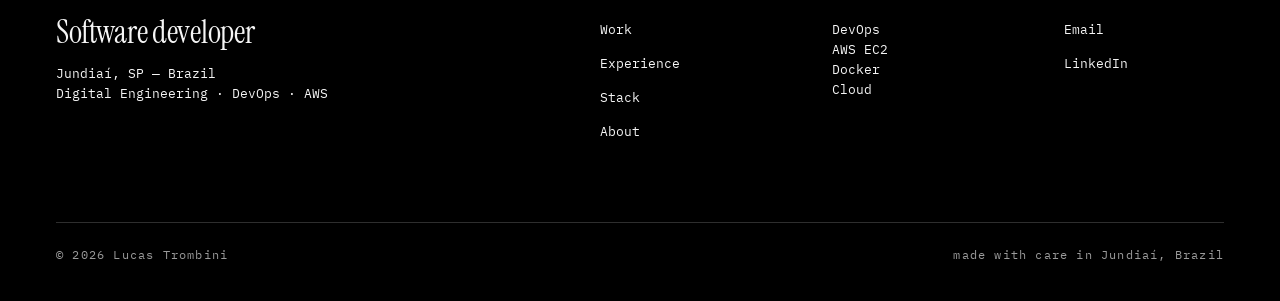
==== commit 84ff6487: "PortLusq_GitLink" ====
--- a/en/index.html
+++ b/en/index.html
@@ -65,7 +65,7 @@
               <a class="social" href="https://www.linkedin.com/in/lucastrombinib" target="_blank" rel="noopener noreferrer">LinkedIn <span class="accent">↗</span></a>
               <a class="social" href="https://github.com/LucasTrombiniBatista" target="_blank" rel="noopener noreferrer">GitHub <span class="accent">↗</span></a>
               <a class="social" href="mailto:Lucas.trombini@outlook.com" target="_blank" rel="noopener noreferrer">Email <span class="accent">↗</span></a>
-              <a class="social" href="#" aria-disabled="true">Résumé <span class="accent">↗</span></a>
+              <a class="social" href="#" aria-disabled="true">Resume <span class="accent">↗</span></a>
             </div>
           </div>
         </div>
@@ -206,8 +206,8 @@
         <p class="author-lead">Developer with a degree in Systems Analysis and Development, automating engineering and heading toward <em class="accent">DevOps and cloud architecture.</em></p>
         <div class="author-meta">
           <div><span class="label muted">Role</span><p>Digital Engineering at Motiva Rodovias.</p></div>
-          <div><span class="label muted">Contact</span><p><a href="https://www.linkedin.com/in/lucastrombinib" target="_blank" rel="noopener">linkedin.com/in/<br>lucastrombinib</a></p></div>
-          <div><span class="label muted">Elsewhere</span><p>LinkedIn<br>GitHub<br>Résumé</p></div>
+          <div><span class="label muted">Contact</span><p><a href="https://www.linkedin.com/in/lucastrombinib" target="_blank" rel="noopener noreferrer">linkedin.com/in/<br>lucastrombinib</a></p></div>
+          <div><span class="label muted">Elsewhere</span><p>LinkedIn<br>GitHub<br>Resume</p></div>
         </div>
       </div>
     </section>
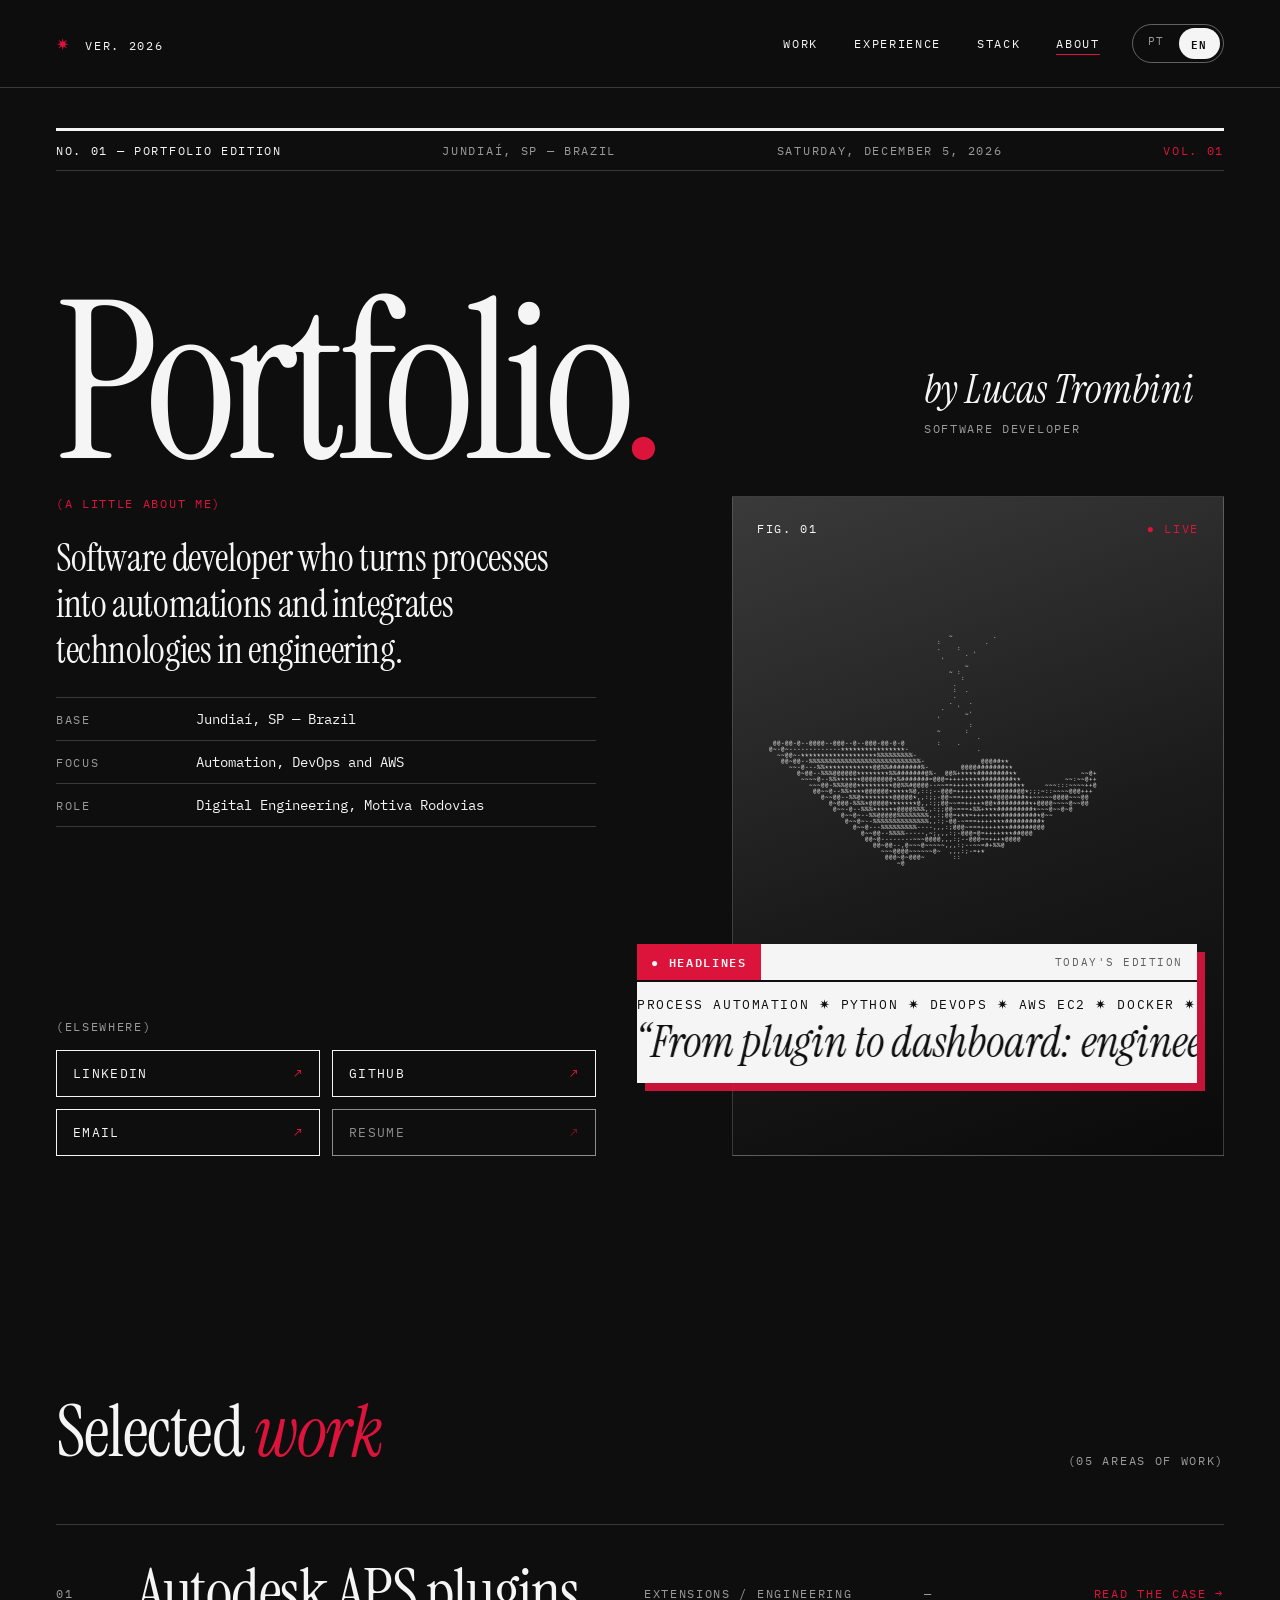
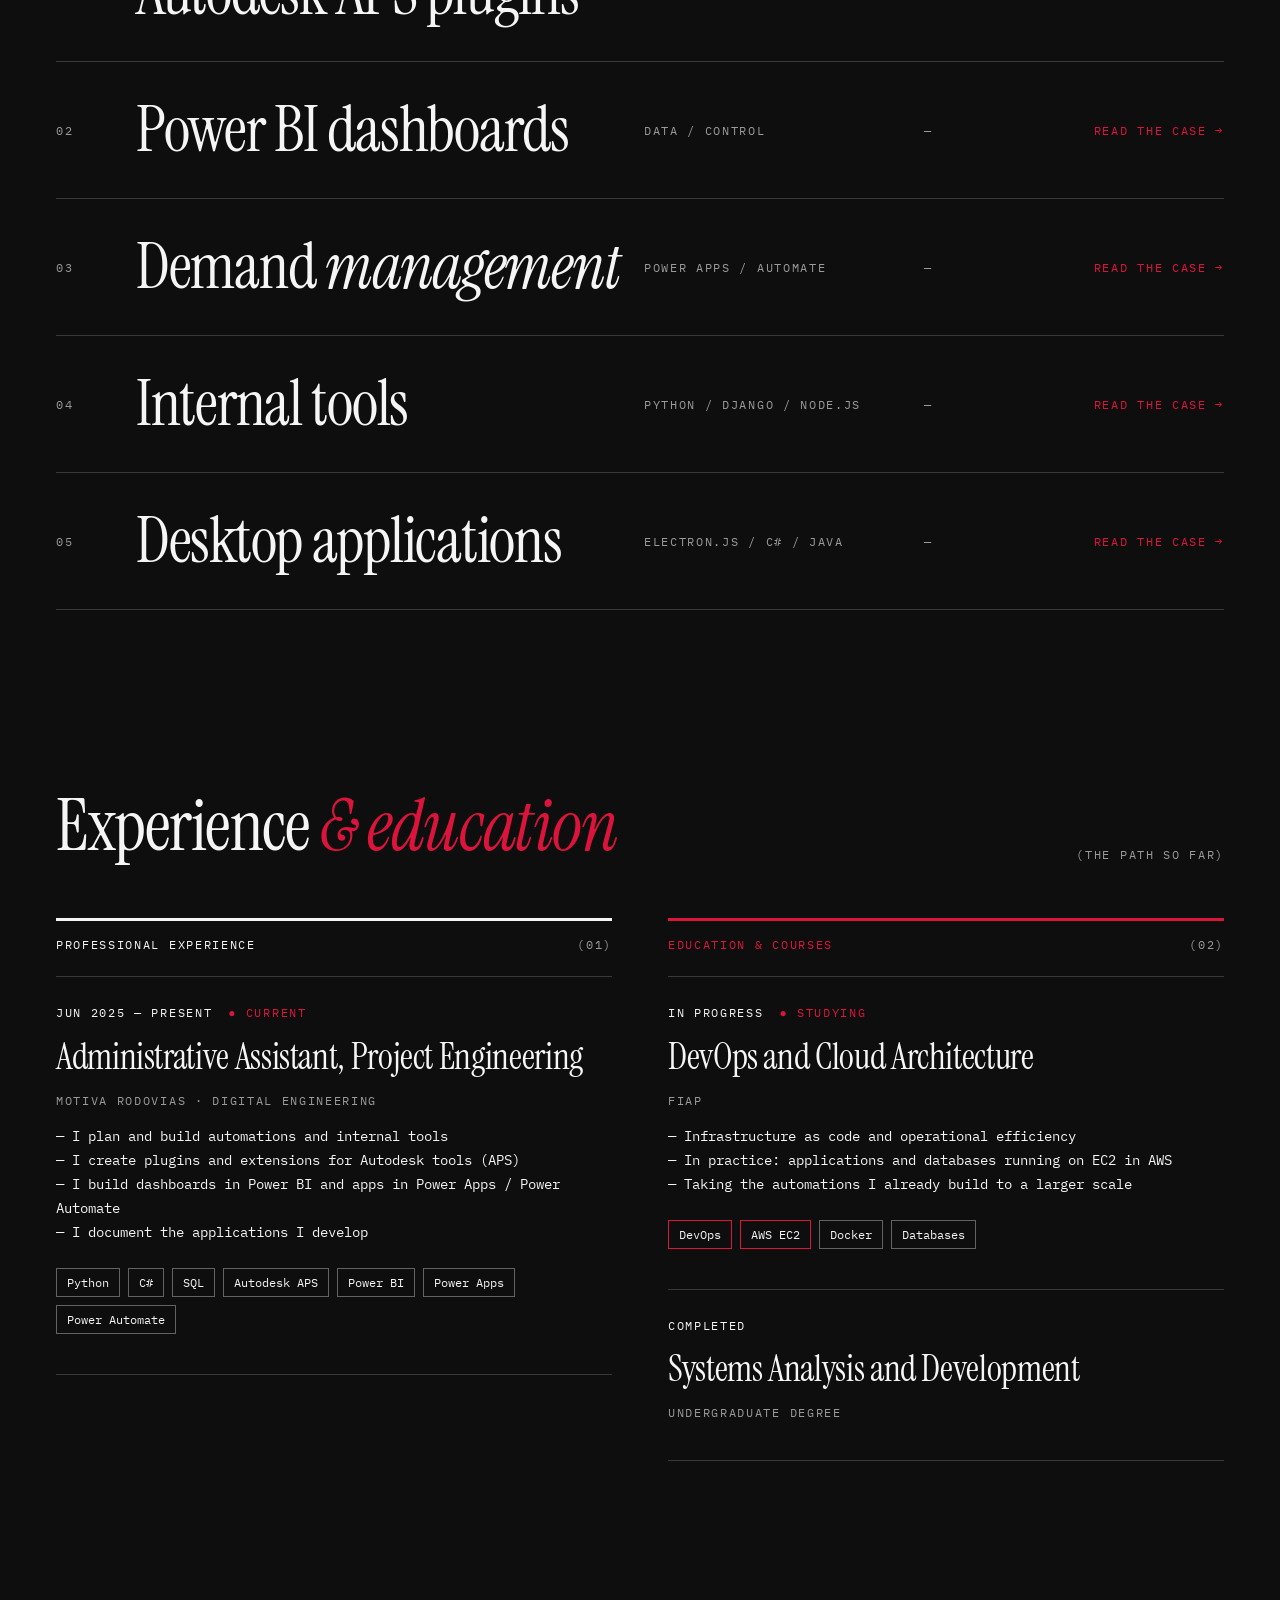
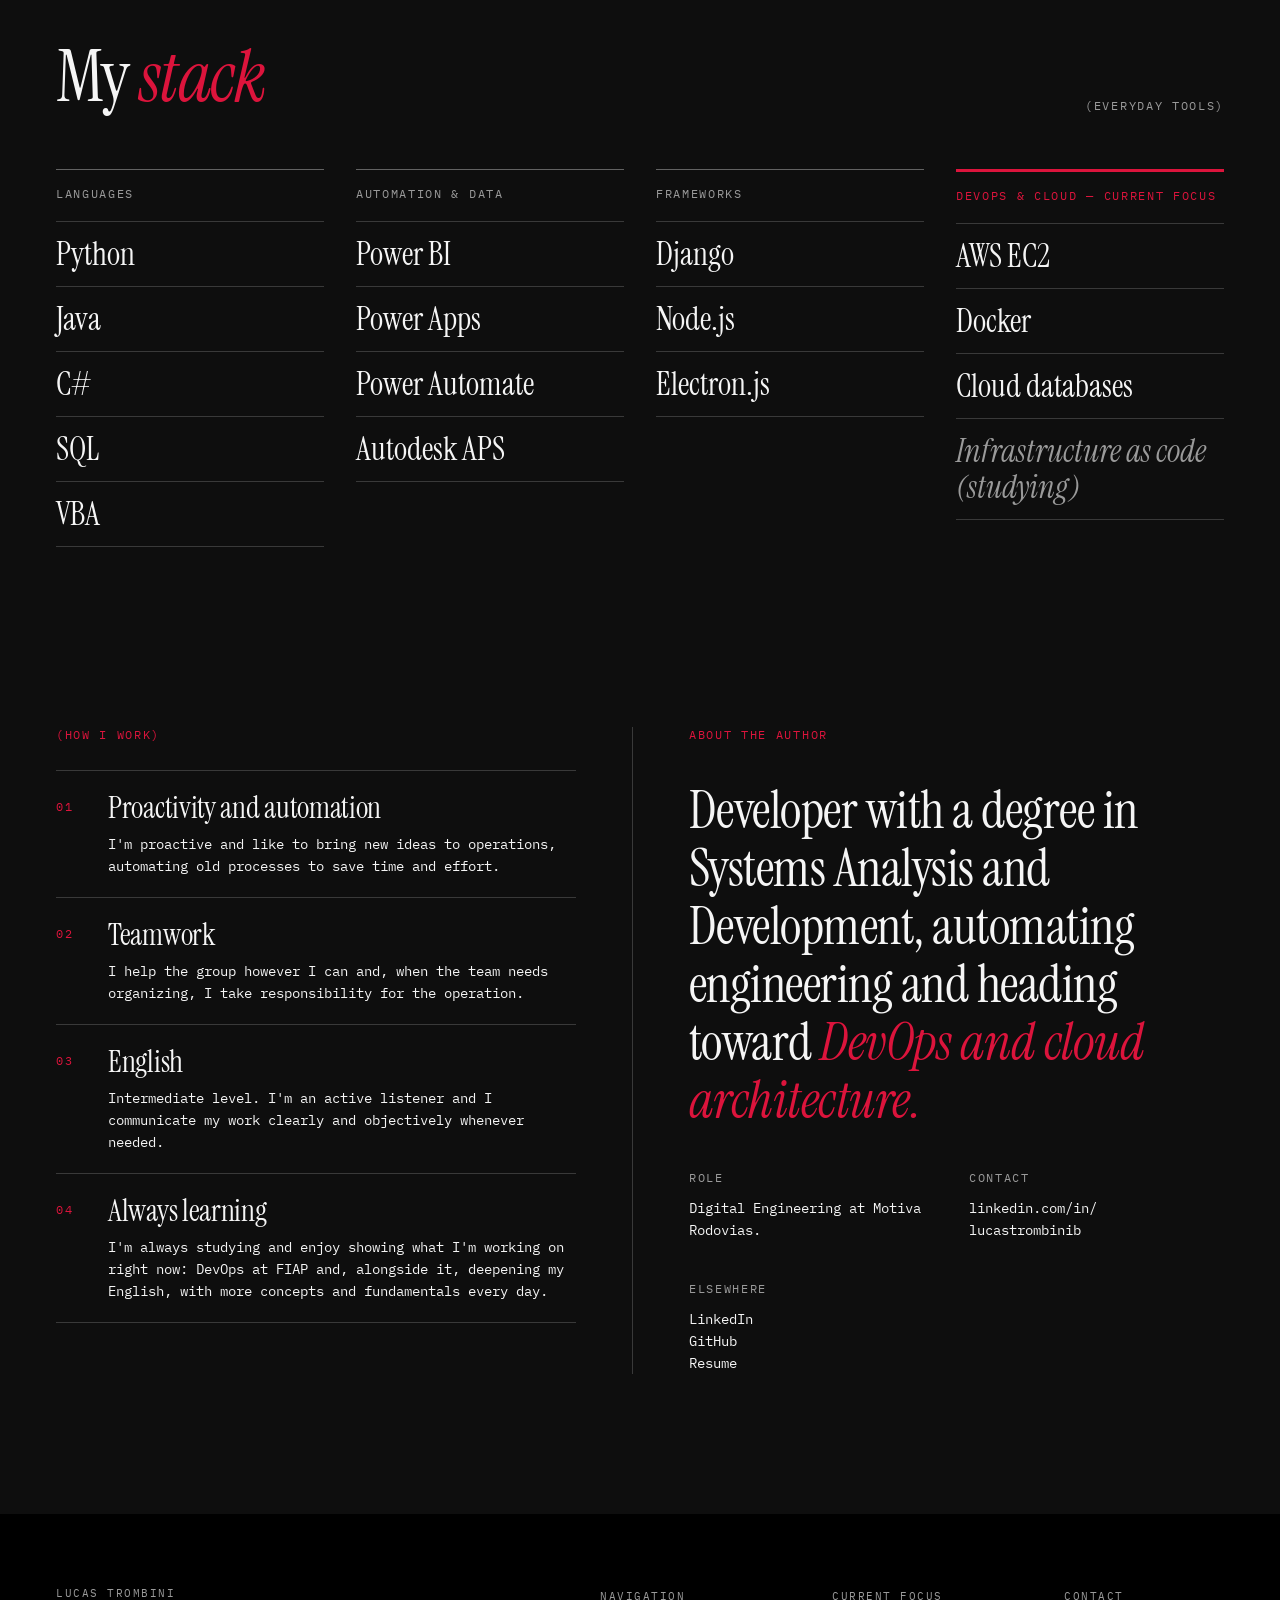
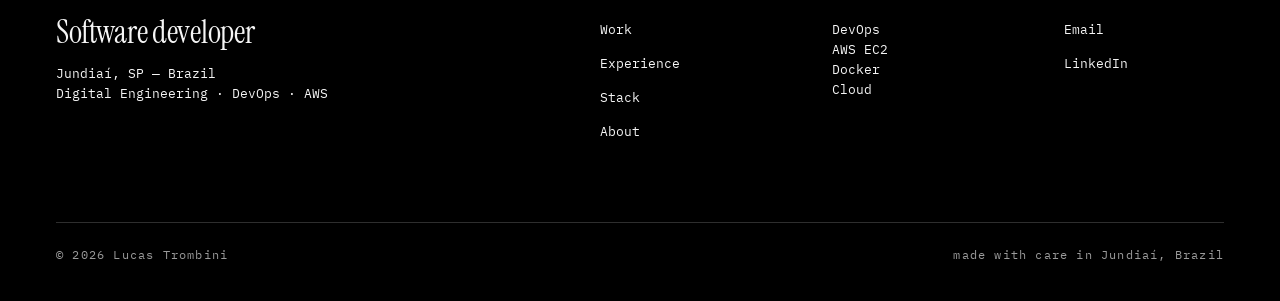
==== commit 91195976: "PortLusq_favicon" ====
--- a/en/index.html
+++ b/en/index.html
@@ -4,6 +4,7 @@
   <meta charset="utf-8">
   <meta name="viewport" content="width=device-width, initial-scale=1">
   <title>Lucas Trombini — Portfolio</title>
+  <link rel="icon" type="image/png" sizes="192x192" href="../icon-192.png">
   <meta name="description" content="Portfolio of Lucas Trombini, software developer based in Jundiaí, Brazil. Automation, digital engineering, DevOps and AWS.">
   <link rel="alternate" hreflang="pt-BR" href="../index.html">
   <link rel="alternate" hreflang="en" href="index.html">
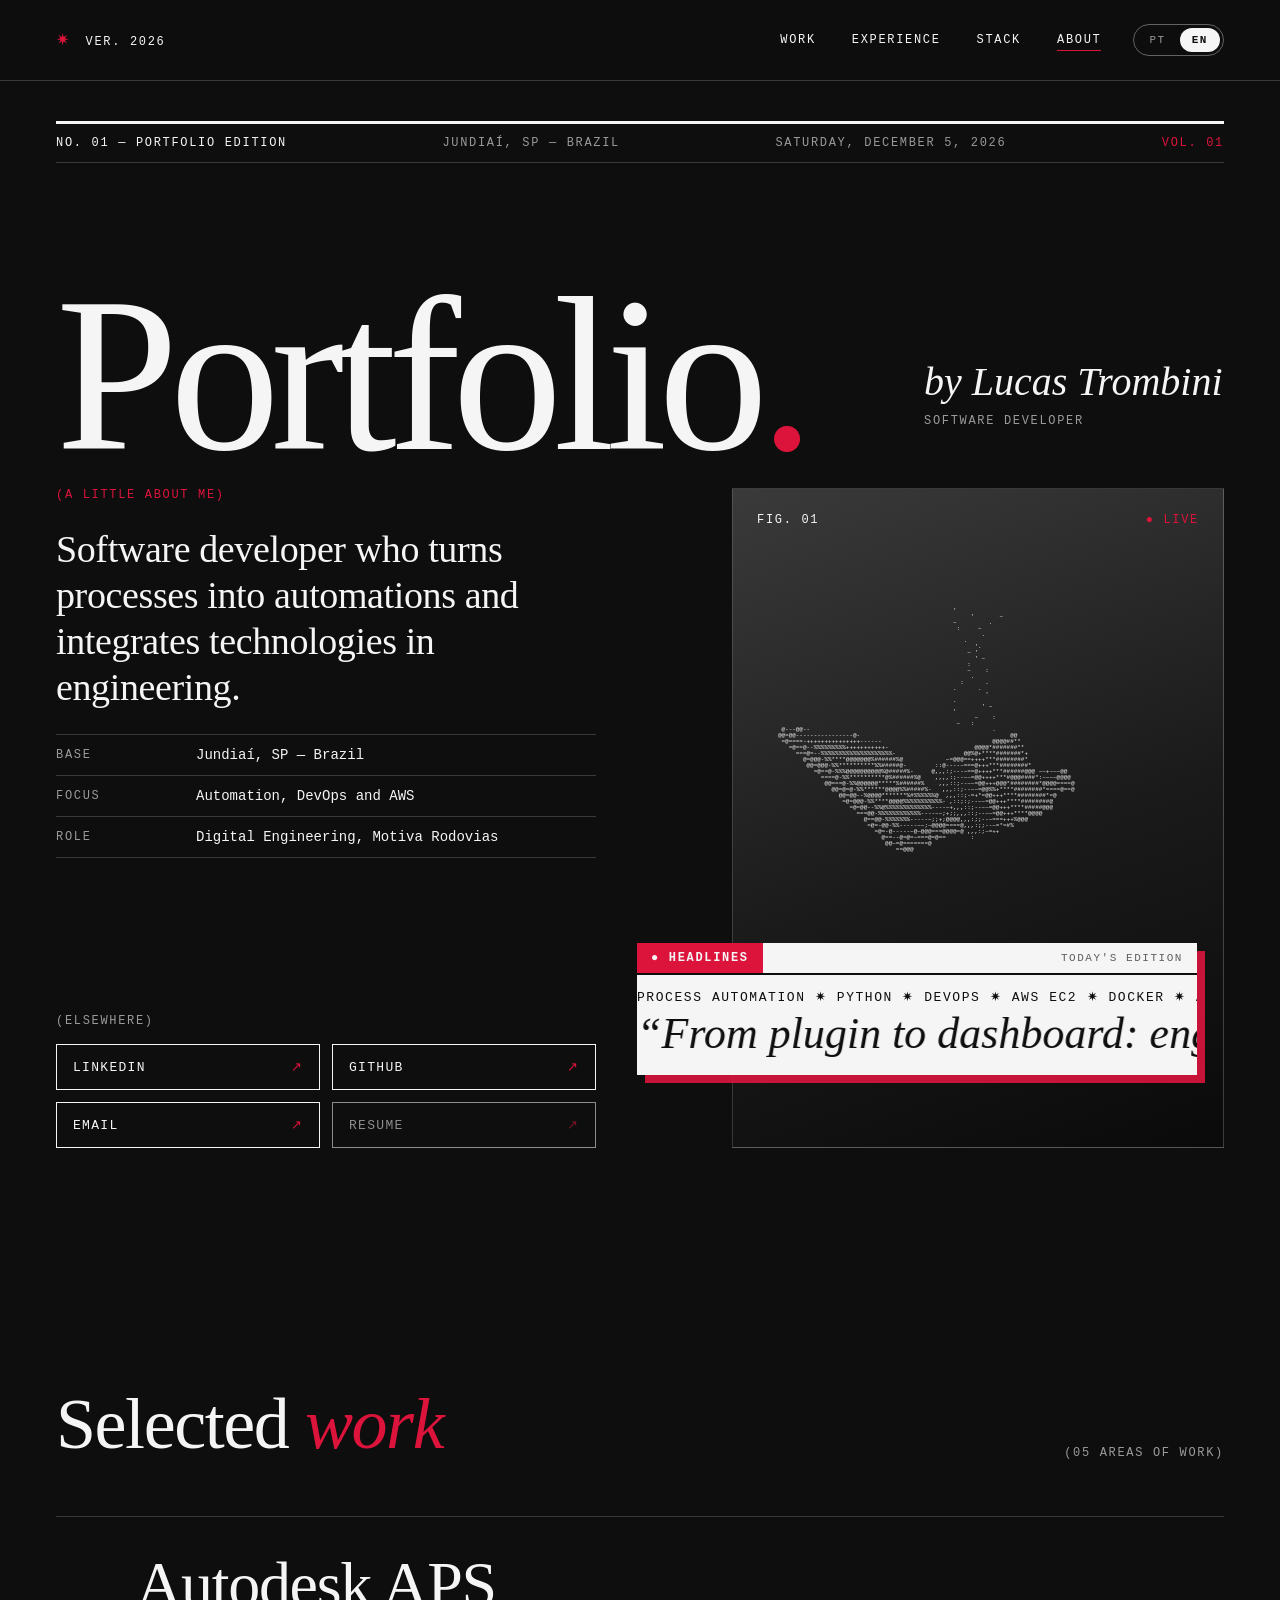
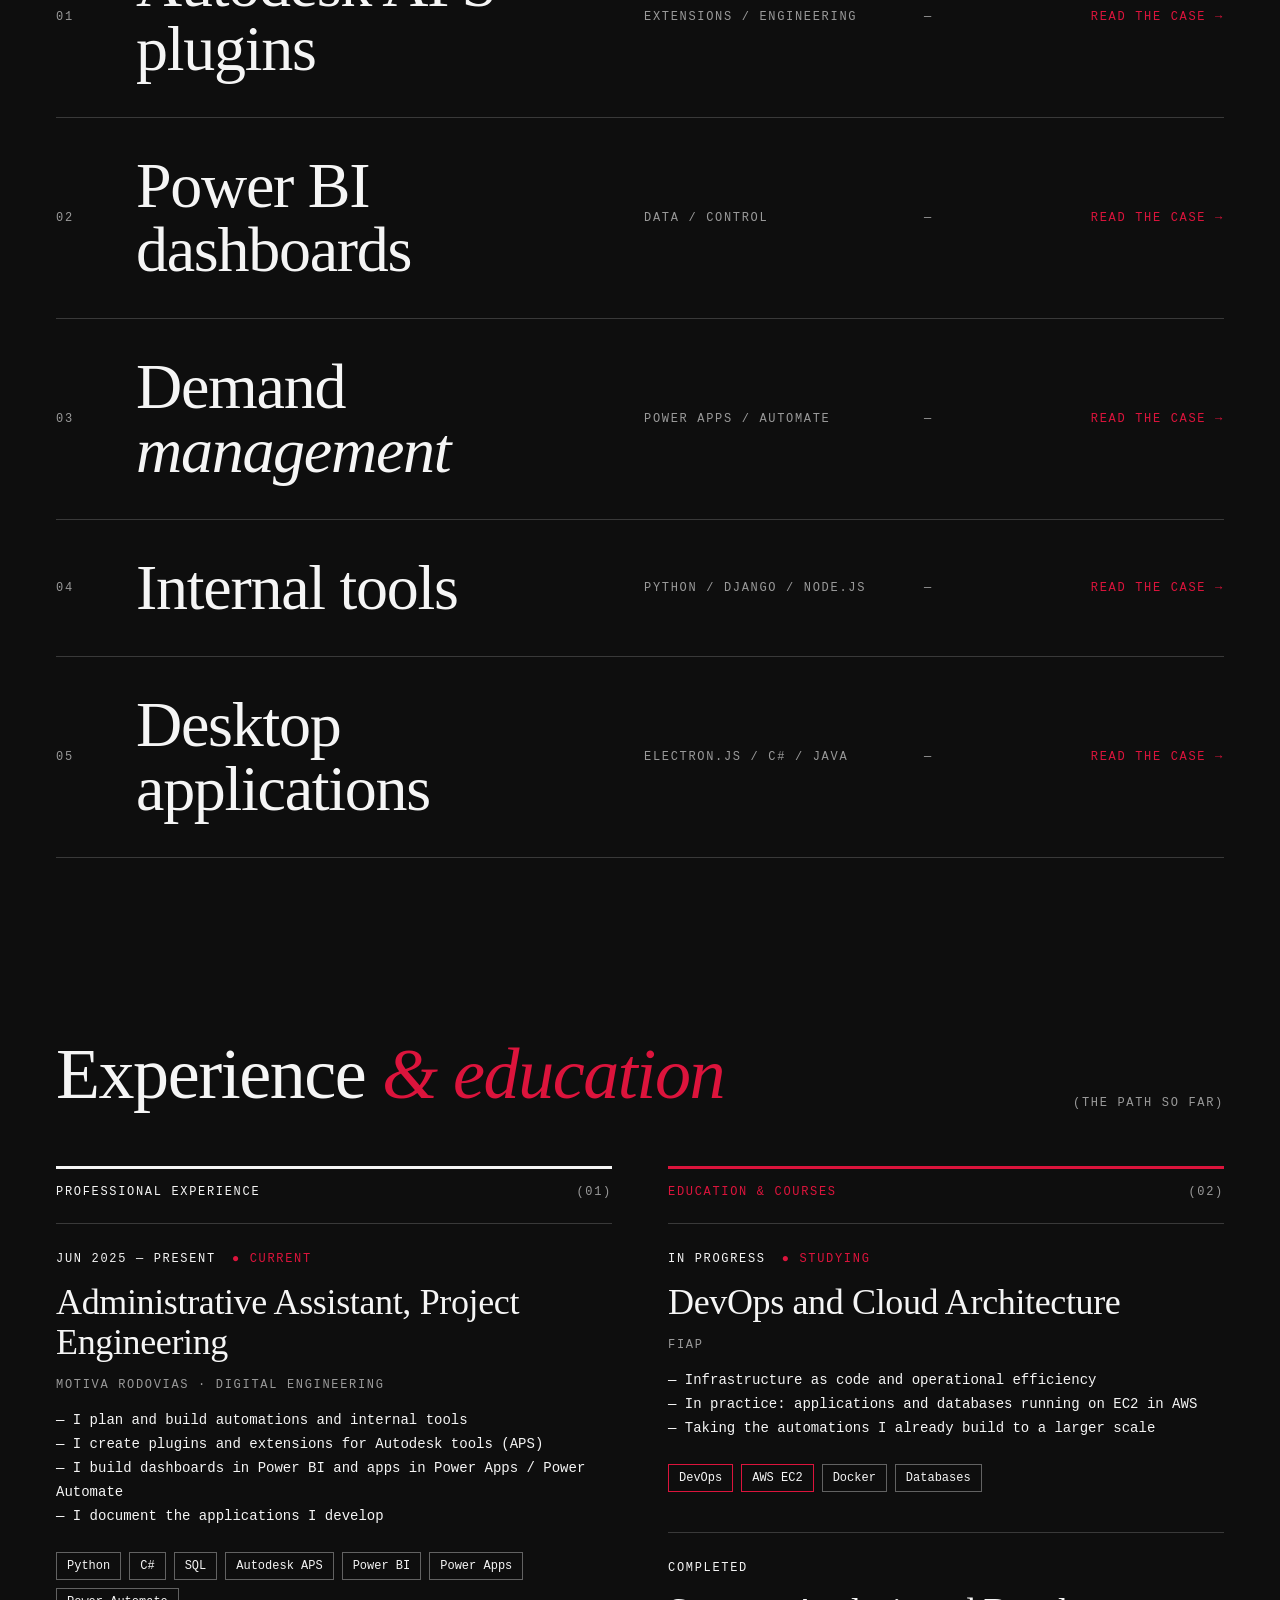
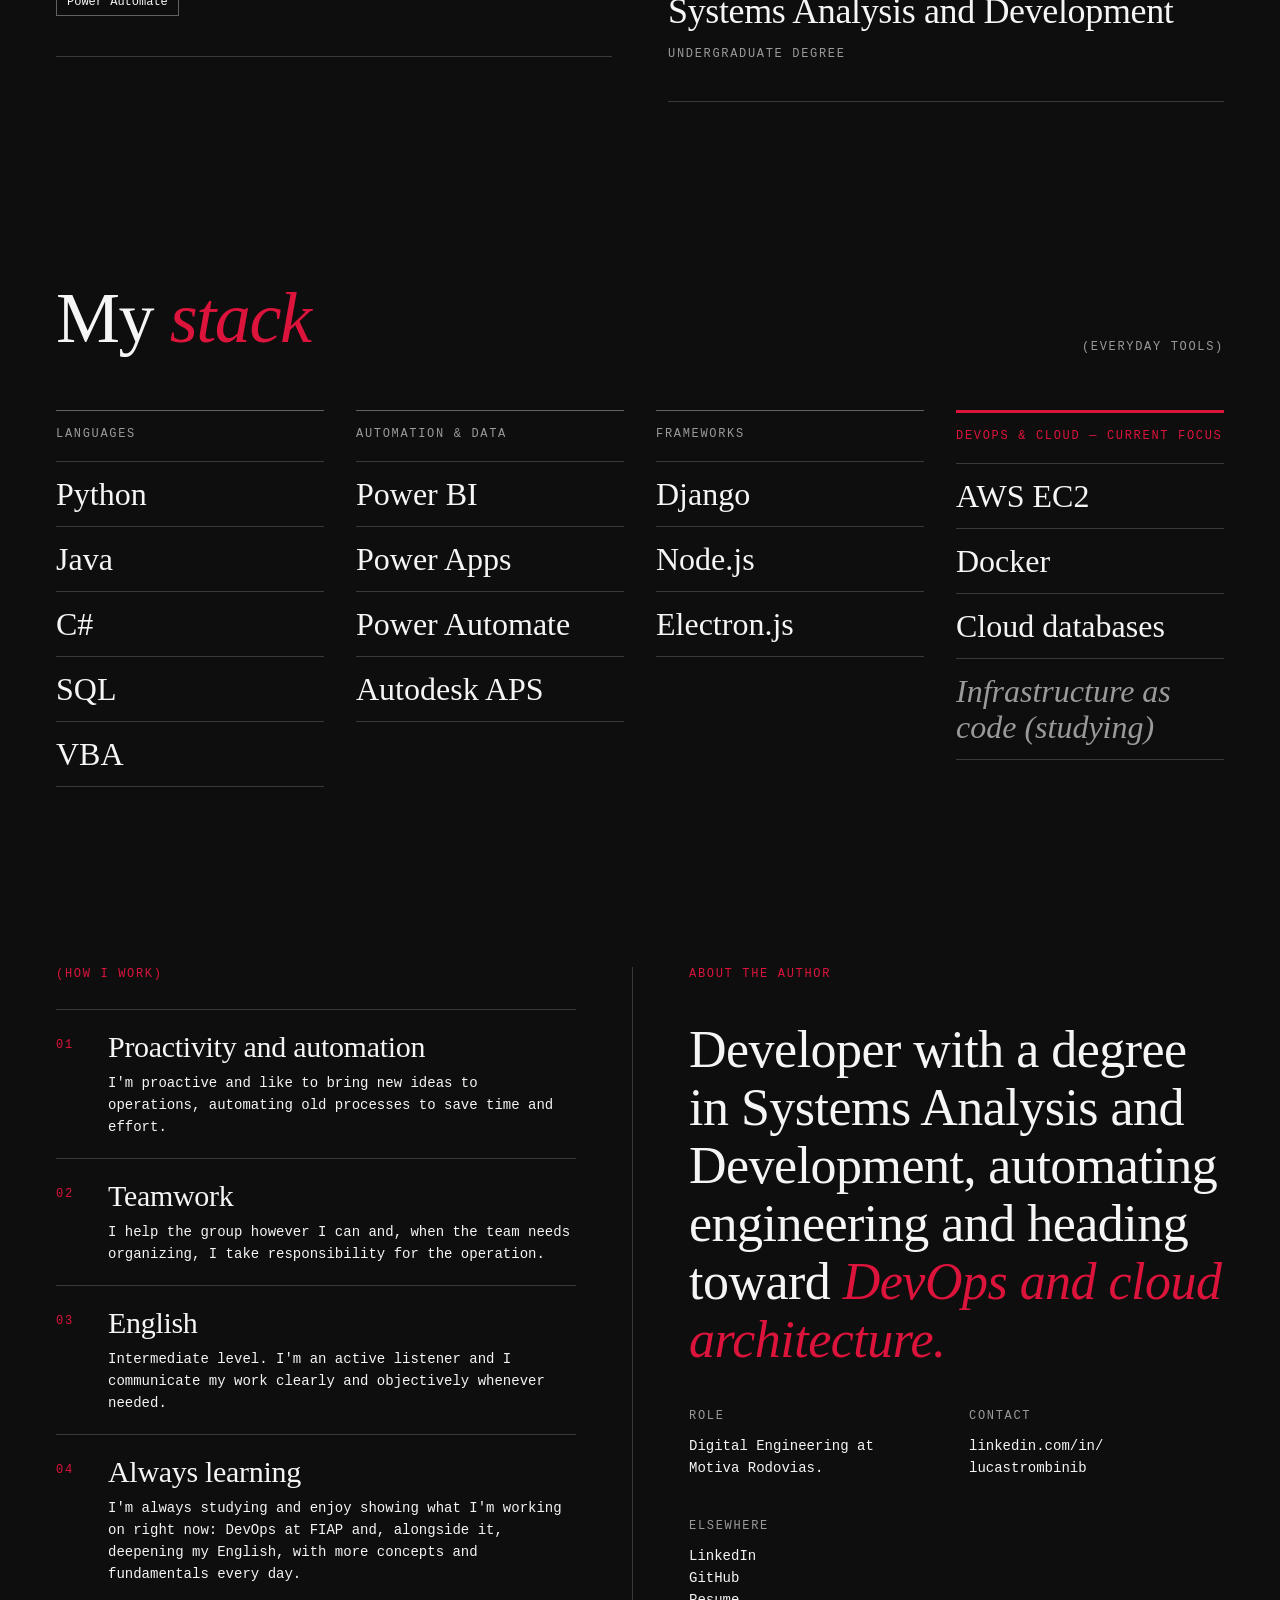
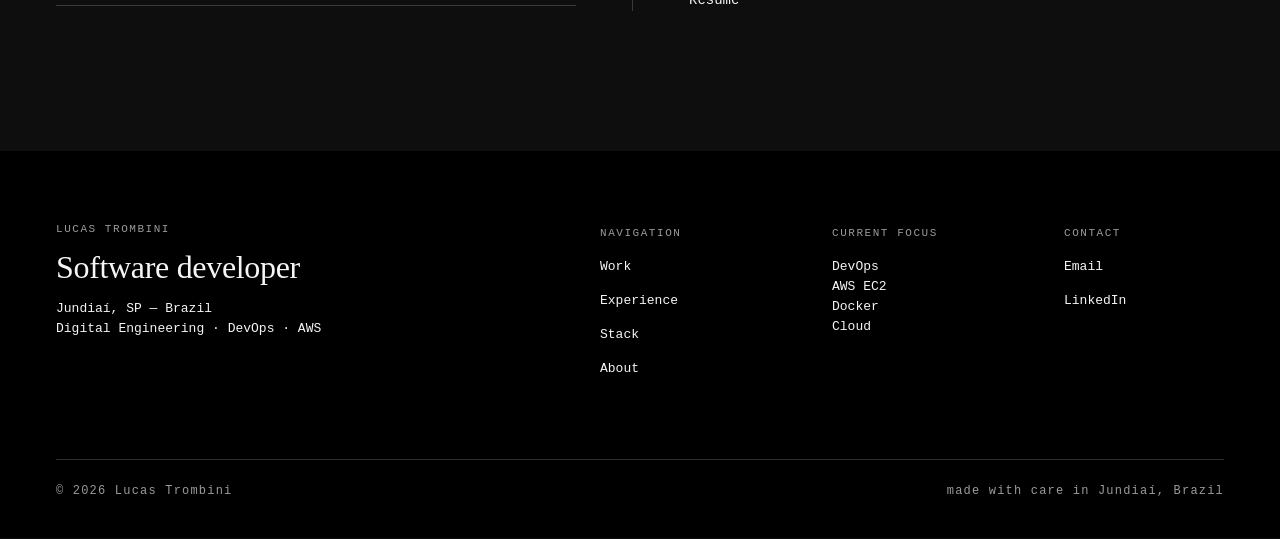
==== commit f51ef434: "PortLusq_GitHubActivity Seção "Atividade no GitHub" com heatmap em carmim, dados gerados por GitHub " ====
--- a/en/index.html
+++ b/en/index.html
@@ -3,6 +3,7 @@
 <head>
   <meta charset="utf-8">
   <meta name="viewport" content="width=device-width, initial-scale=1">
+  <meta http-equiv="Content-Security-Policy" content="default-src 'self'; script-src 'self'; connect-src 'self'; style-src 'self' 'unsafe-inline' https://fonts.googleapis.com; font-src https://fonts.gstatic.com; img-src 'self' data:; object-src 'none'; base-uri 'self'; form-action 'none'">
   <title>Lucas Trombini — Portfolio</title>
   <link rel="icon" type="image/png" sizes="192x192" href="../icon-192.png">
   <meta name="description" content="Portfolio of Lucas Trombini, software developer based in Jundiaí, Brazil. Automation, digital engineering, DevOps and AWS.">
@@ -191,6 +192,29 @@
       </div>
     </section>
 
+    <!-- GITHUB -->
+    <section class="section gh" id="github" data-src="../data/github.json" hidden>
+      <div class="section-head reveal">
+        <h2 class="section-title">GitHub <em class="accent">activity</em></h2>
+        <span class="label muted" data-gh="meta"></span>
+      </div>
+      <div class="gh-hero reveal">
+        <span class="gh-total accent" data-gh="total"></span>
+        <span class="gh-total-label muted">contributions in the last 12 months</span>
+      </div>
+      <dl class="gh-stats reveal">
+        <div><dd data-gh="active"></dd><dt class="label muted">days with contributions</dt></div>
+        <div><dd data-gh="current"></dd><dt class="label muted">day streak right now</dt></div>
+        <div><dd data-gh="longest"></dd><dt class="label muted">longest streak (days)</dt></div>
+        <div><dd data-gh="best"></dd><dt class="label muted">on the best day · <span data-gh="best-date"></span></dt></div>
+      </dl>
+      <div class="gh-scroll reveal">
+        <div class="gh-months"></div>
+        <div class="gh-grid" role="img" aria-label="Contribution map for the last 12 months"></div>
+      </div>
+      <p class="label muted gh-note">(Data from my profile, updated daily)</p>
+    </section>
+
     <!-- ABOUT -->
     <section class="section about" id="about">
       <div class="letter reveal">
--- a/styles.css
+++ b/styles.css
@@ -10,6 +10,12 @@
   --serif: "Instrument Serif", Georgia, serif;
   --mono: "IBM Plex Mono", ui-monospace, Menlo, Consolas, monospace;
   --gutter: 56px;
+  /* Heatmap do GitHub em escala de carmim */
+  --heat-0: rgba(255, 255, 255, 0.06);
+  --heat-1: color-mix(in srgb, var(--accent) 30%, var(--bg));
+  --heat-2: color-mix(in srgb, var(--accent) 55%, var(--bg));
+  --heat-3: color-mix(in srgb, var(--accent) 78%, var(--bg));
+  --heat-4: var(--accent);
 }
 
 * { box-sizing: border-box; margin: 0; padding: 0; }
@@ -139,6 +145,25 @@
 .section + .section { padding-top: 140px; }
 .section-head { display: flex; justify-content: space-between; align-items: flex-end; gap: 24px; margin-bottom: 56px; flex-wrap: wrap; }
 .section-title { font-family: var(--serif); font-weight: 400; font-size: 72px; line-height: 72px; letter-spacing: -0.02em; }
+
+/* GitHub */
+.gh-hero { display: flex; align-items: flex-end; gap: 32px; flex-wrap: wrap; padding: 12px 0 40px; border-top: 3px solid var(--paper); }
+.gh-total { font-family: var(--serif); font-size: 200px; line-height: 0.85; letter-spacing: -0.04em; }
+.gh-total-label { font-family: var(--serif); font-size: 32px; line-height: 38px; max-width: 320px; padding-bottom: 12px; }
+.gh-stats { display: grid; grid-template-columns: repeat(4, 1fr); border-top: 1px solid var(--line); border-bottom: 1px solid var(--line); }
+.gh-stats > div { display: flex; flex-direction: column; gap: 8px; padding: 28px 24px; }
+.gh-stats > div + div { border-left: 1px solid var(--line); }
+.gh-stats dd { font-family: var(--serif); font-size: 56px; line-height: 56px; }
+.gh-scroll { margin-top: 48px; overflow-x: auto; padding-bottom: 8px; scrollbar-color: var(--line-strong) transparent; }
+.gh-months, .gh-grid { display: grid; grid-template-columns: repeat(53, 14px); column-gap: 4px; width: max-content; }
+.gh-months { margin-bottom: 10px; font-size: 10px; }
+.gh-grid { grid-template-rows: repeat(7, 14px); row-gap: 4px; }
+.gh-cell { border-radius: 2px; background: var(--heat-0); }
+.gh-cell[data-level="1"] { background: var(--heat-1); }
+.gh-cell[data-level="2"] { background: var(--heat-2); }
+.gh-cell[data-level="3"] { background: var(--heat-3); }
+.gh-cell[data-level="4"] { background: var(--heat-4); }
+.gh-note { margin-top: 32px; }
 
 /* Works */
 .work {
@@ -254,6 +279,10 @@
   .author { padding-left: 0; border-left: 0; border-top: 1px solid var(--line); padding-top: 40px; }
   .author-lead { font-size: 40px; line-height: 46px; }
   .work-name { font-size: 48px; line-height: 52px; }
+  .gh-total { font-size: 140px; }
+  .gh-stats { grid-template-columns: repeat(2, 1fr); }
+  .gh-stats > div:nth-child(3) { border-left: 0; }
+  .gh-stats > div:nth-child(n+3) { border-top: 1px solid var(--line); }
   .work .kind { width: 200px; }
 }
 @media (max-width: 700px) {
@@ -283,6 +312,10 @@
   .work .go { width: auto; margin-left: 40px; text-align: left; }
   .entry-title { font-size: 30px; line-height: 34px; }
   .stack-grid { grid-template-columns: 1fr; }
+  .gh-total { font-size: 96px; }
+  .gh-total-label { font-size: 24px; line-height: 30px; }
+  .gh-stats > div { padding: 20px 16px; }
+  .gh-stats dd { font-size: 40px; line-height: 40px; }
   .author-lead { font-size: 32px; line-height: 38px; }
   .footer-cols { gap: 40px; }
 }
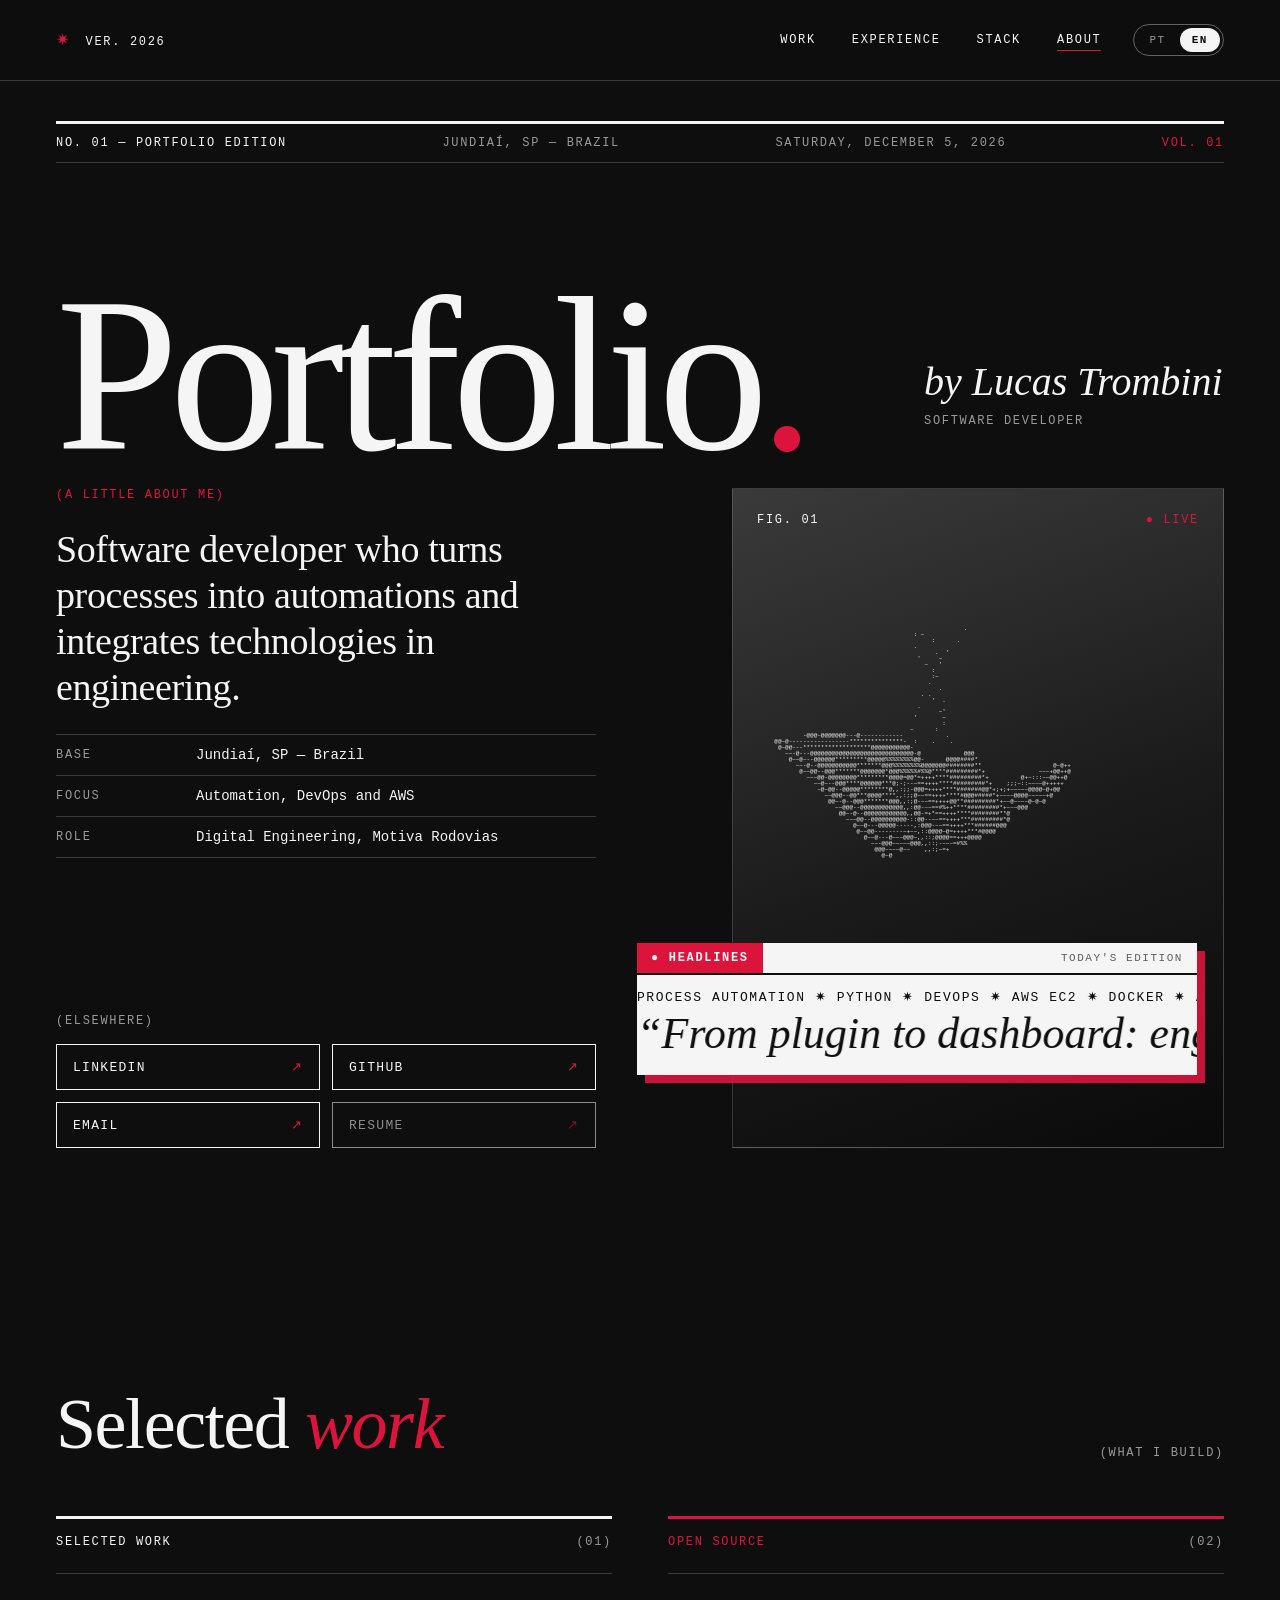
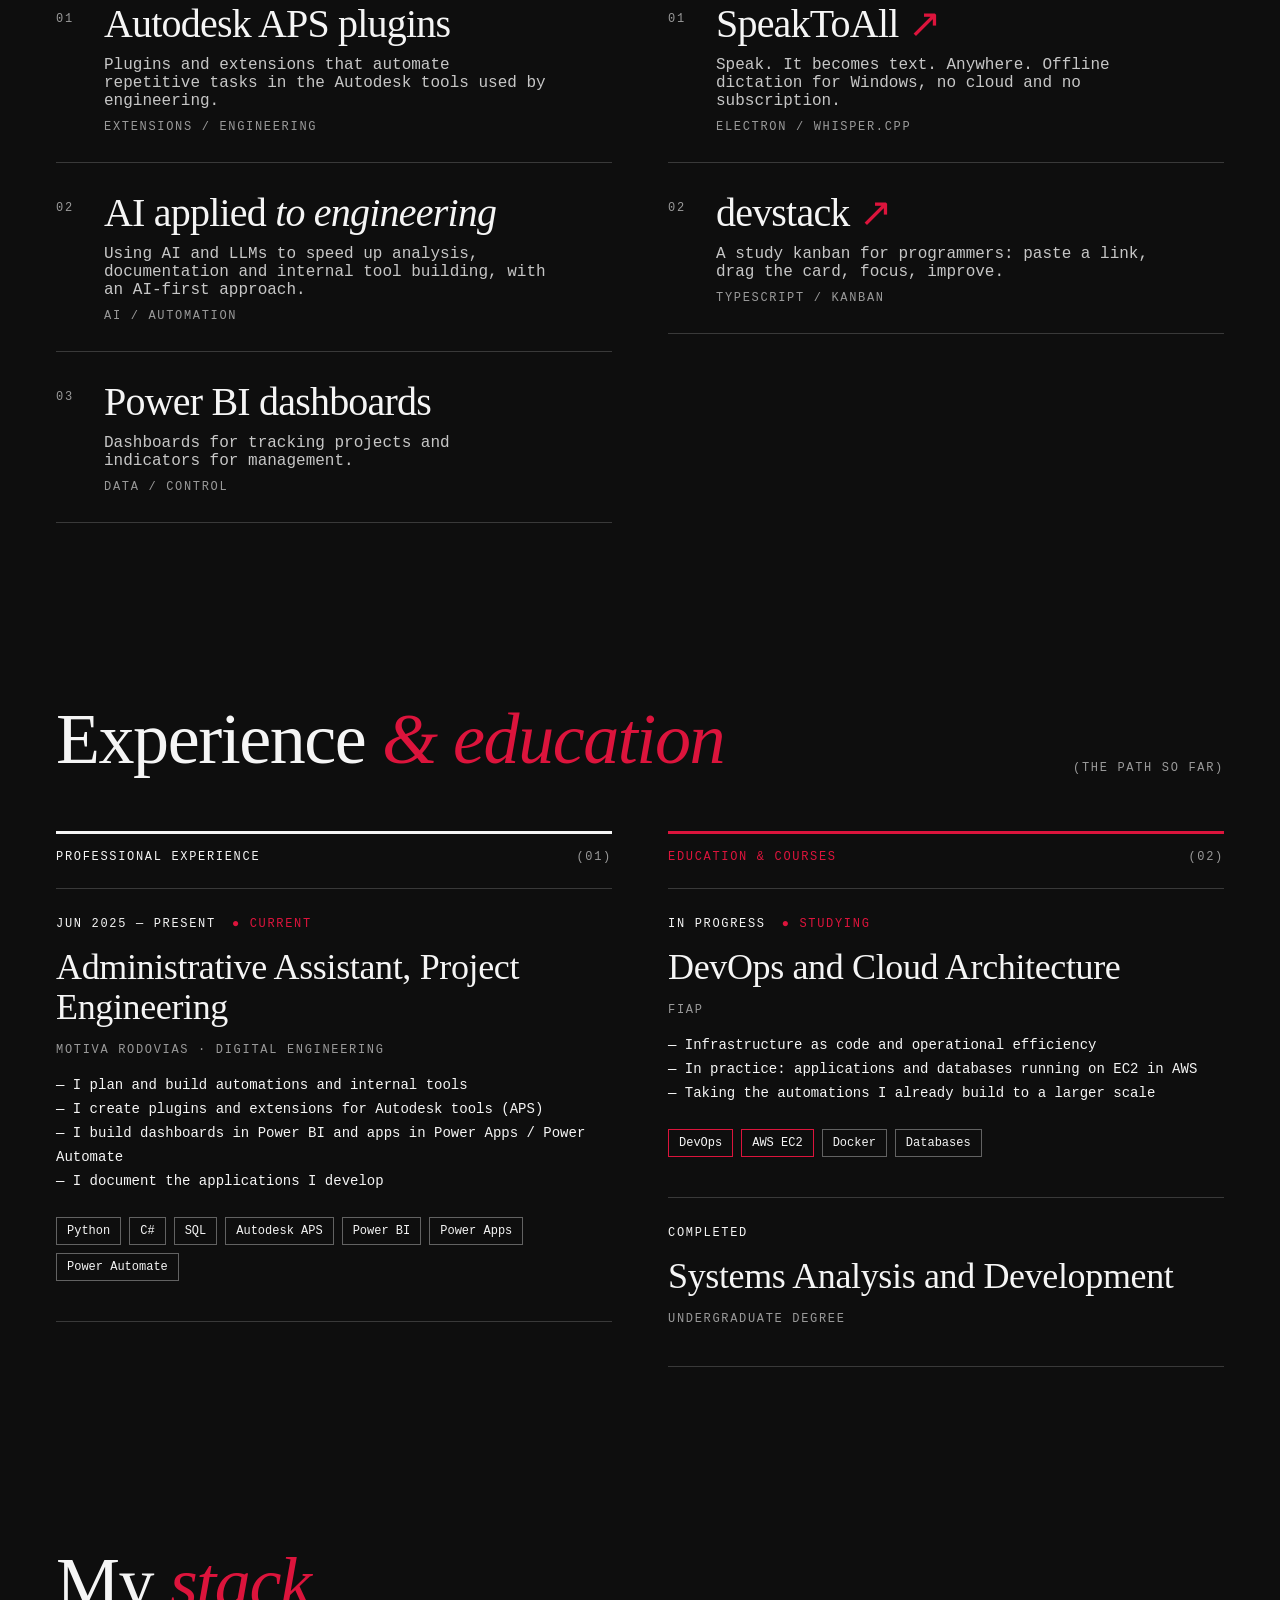
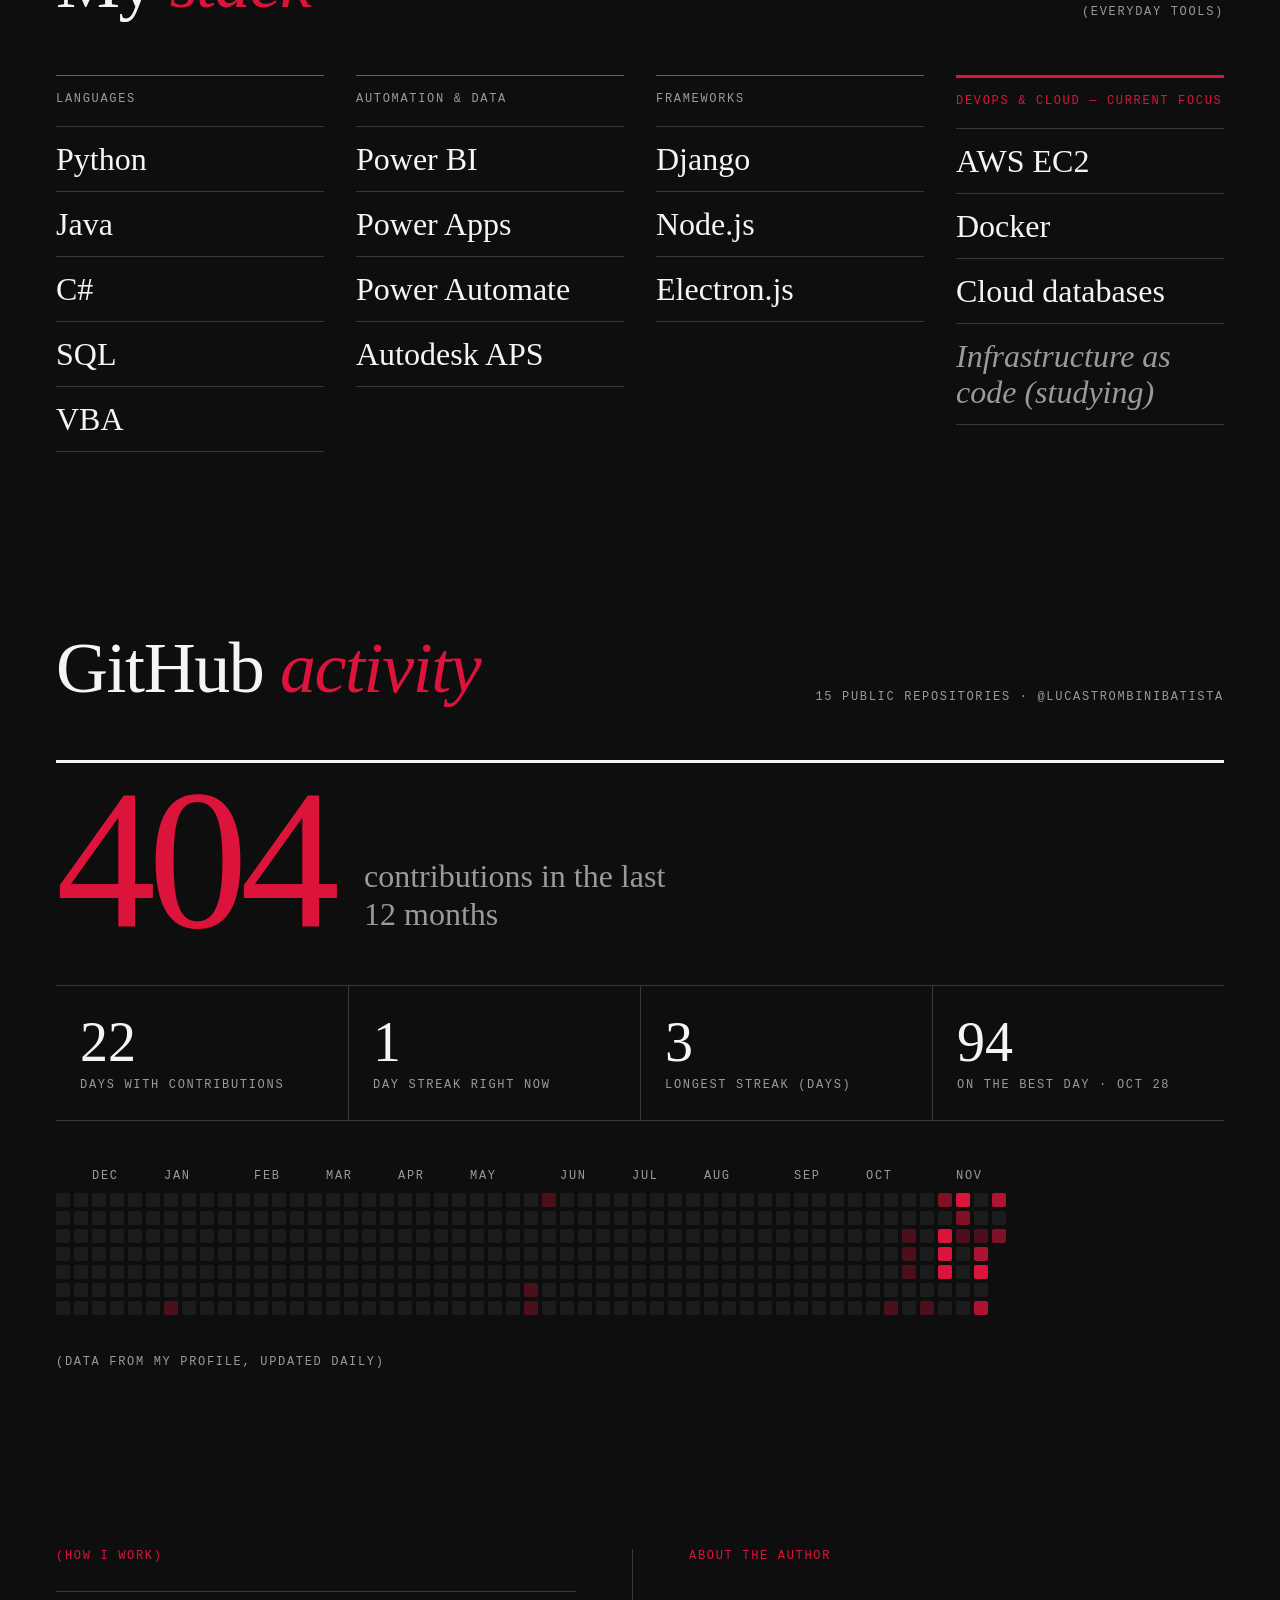
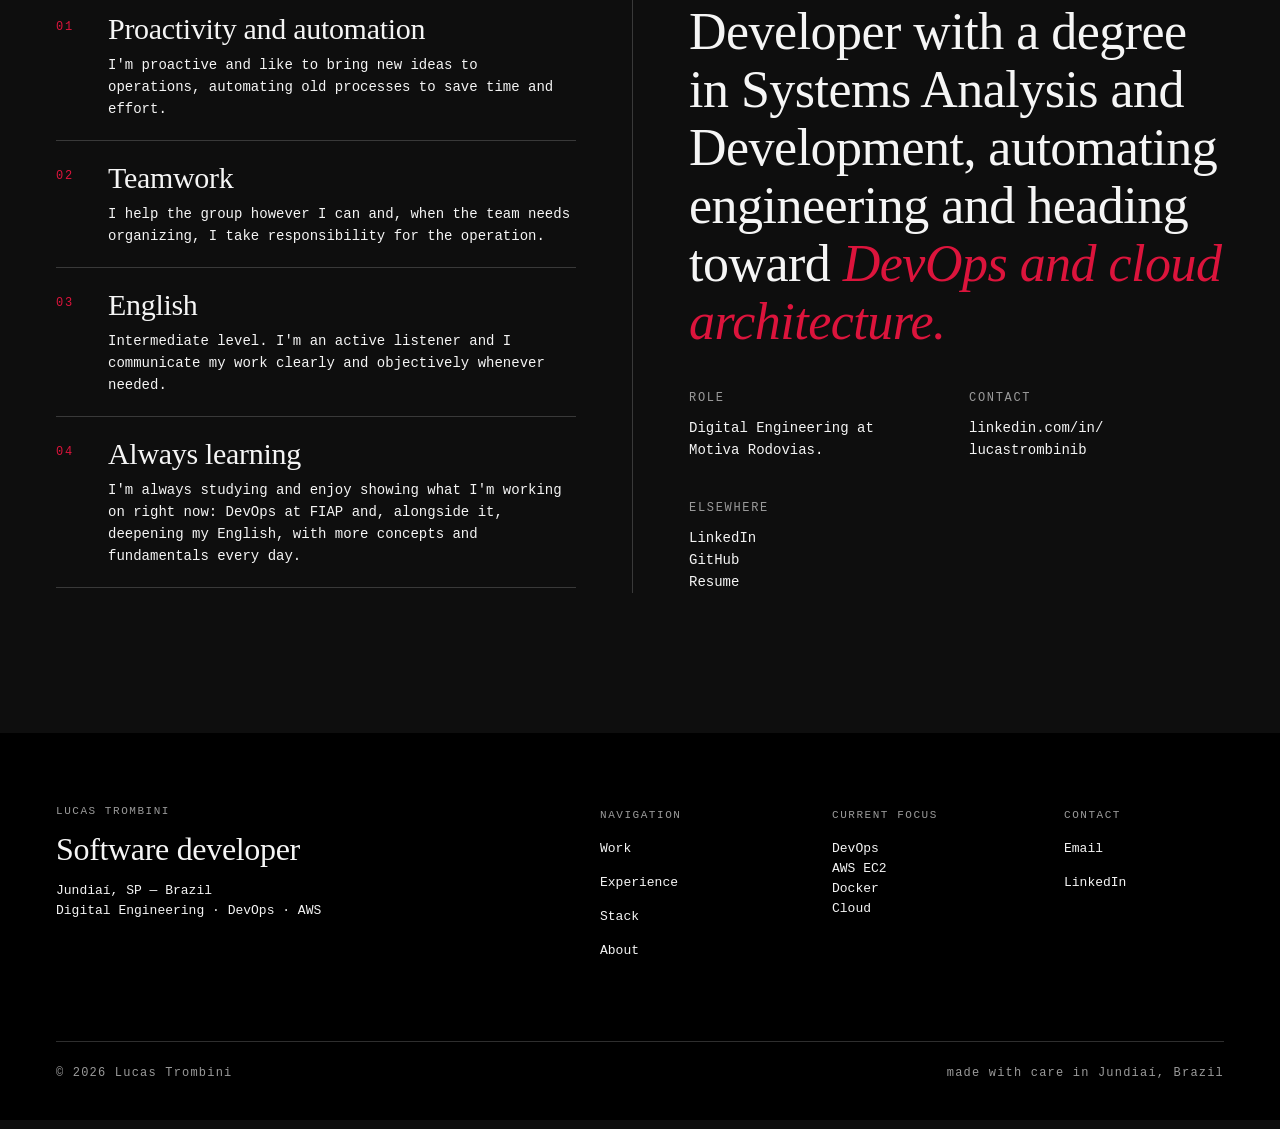
==== commit 3016713b: "PortLusq_Trabalhos: duas colunas com trabalhos selecionados e open source" ====
--- a/en/index.html
+++ b/en/index.html
@@ -105,15 +105,25 @@
     <section class="section" id="work">
       <div class="section-head reveal">
         <h2 class="section-title">Selected <em class="accent">work</em></h2>
-        <span class="label muted">(05 areas of work)</span>
-      </div>
-      <ol class="works">
-        <li class="work reveal"><span class="idx label muted">01</span><span class="work-name">Autodesk APS plugins</span><span class="label muted kind">Extensions / Engineering</span><span class="label muted year">—</span><span class="label accent go">Read the case →</span></li>
-        <li class="work reveal"><span class="idx label muted">02</span><span class="work-name">Power BI dashboards</span><span class="label muted kind">Data / Control</span><span class="label muted year">—</span><span class="label accent go">Read the case →</span></li>
-        <li class="work reveal"><span class="idx label muted">03</span><span class="work-name">Demand <em>management</em></span><span class="label muted kind">Power Apps / Automate</span><span class="label muted year">—</span><span class="label accent go">Read the case →</span></li>
-        <li class="work reveal"><span class="idx label muted">04</span><span class="work-name">Internal tools</span><span class="label muted kind">Python / Django / Node.js</span><span class="label muted year">—</span><span class="label accent go">Read the case →</span></li>
-        <li class="work reveal"><span class="idx label muted">05</span><span class="work-name">Desktop applications</span><span class="label muted kind">Electron.js / C# / Java</span><span class="label muted year">—</span><span class="label accent go">Read the case →</span></li>
-      </ol>
+        <span class="label muted">(what I build)</span>
+      </div>
+      <div class="two-cols">
+        <div class="col col-white reveal">
+          <div class="col-head"><span class="label strong">Selected work</span><span class="label muted">(01)</span></div>
+          <ol class="works works-compact">
+            <li class="work reveal"><span class="idx label muted">01</span><div class="work-body"><span class="work-name">Autodesk APS plugins</span><p class="work-desc">Plugins and extensions that automate repetitive tasks in the Autodesk tools used by engineering.</p><span class="label muted kind">Extensions / Engineering</span></div></li>
+            <li class="work reveal"><span class="idx label muted">02</span><div class="work-body"><span class="work-name">AI applied <em>to engineering</em></span><p class="work-desc">Using AI and LLMs to speed up analysis, documentation and internal tool building, with an AI-first approach.</p><span class="label muted kind">AI / Automation</span></div></li>
+            <li class="work reveal"><span class="idx label muted">03</span><div class="work-body"><span class="work-name">Power BI dashboards</span><p class="work-desc">Dashboards for tracking projects and indicators for management.</p><span class="label muted kind">Data / Control</span></div></li>
+          </ol>
+        </div>
+        <div class="col col-red reveal" style="--d:.12s">
+          <div class="col-head"><span class="label accent">Open source</span><span class="label muted">(02)</span></div>
+          <ol class="works works-compact">
+            <li class="work reveal"><span class="idx label muted">01</span><div class="work-body"><a class="work-name" href="https://github.com/LucasTrombiniBatista/SpeakToAll" target="_blank" rel="noopener noreferrer">SpeakToAll <span class="accent">↗</span></a><p class="work-desc">Speak. It becomes text. Anywhere. Offline dictation for Windows, no cloud and no subscription.</p><span class="label muted kind">Electron / whisper.cpp</span></div></li>
+            <li class="work reveal"><span class="idx label muted">02</span><div class="work-body"><a class="work-name" href="https://github.com/LucasTrombiniBatista/devstack" target="_blank" rel="noopener noreferrer">devstack <span class="accent">↗</span></a><p class="work-desc">A study kanban for programmers: paste a link, drag the card, focus, improve.</p><span class="label muted kind">TypeScript / Kanban</span></div></li>
+          </ol>
+        </div>
+      </div>
     </section>
 
     <!-- EXPERIENCE AND EDUCATION -->
--- a/styles.css
+++ b/styles.css
@@ -257,6 +257,14 @@
 .js .col.reveal.in { border-top-color: inherit; }
 .js .col-white.reveal.in { border-top-color: var(--paper); }
 .js .col-red.reveal.in { border-top-color: var(--accent); }
+
+/* Works: compact two-column variant */
+.works-compact .work { align-items: flex-start; padding: 28px 0; }
+.works-compact .work .idx { width: 48px; padding-top: 10px; }
+.work-body { flex: 1; min-width: 0; display: flex; flex-direction: column; gap: 10px; }
+.works-compact .work-name { font-size: 40px; line-height: 44px; color: inherit; text-decoration: none; }
+.work-desc { margin: 0; max-width: 46ch; opacity: .8; }
+.works-compact .work .kind { width: auto; display: block; }
 
 @media (prefers-reduced-motion: reduce) {
   html { scroll-behavior: auto; }
@@ -309,6 +317,8 @@
   .work .idx { width: 40px; }
   .work-name { font-size: 36px; line-height: 40px; flex-basis: calc(100% - 40px); }
   .work .kind, .work .year { display: none; }
+  .works-compact .work .kind { display: block; }
+  .works-compact .work-name { font-size: 32px; line-height: 36px; flex-basis: auto; }
   .work .go { width: auto; margin-left: 40px; text-align: left; }
   .entry-title { font-size: 30px; line-height: 34px; }
   .stack-grid { grid-template-columns: 1fr; }
